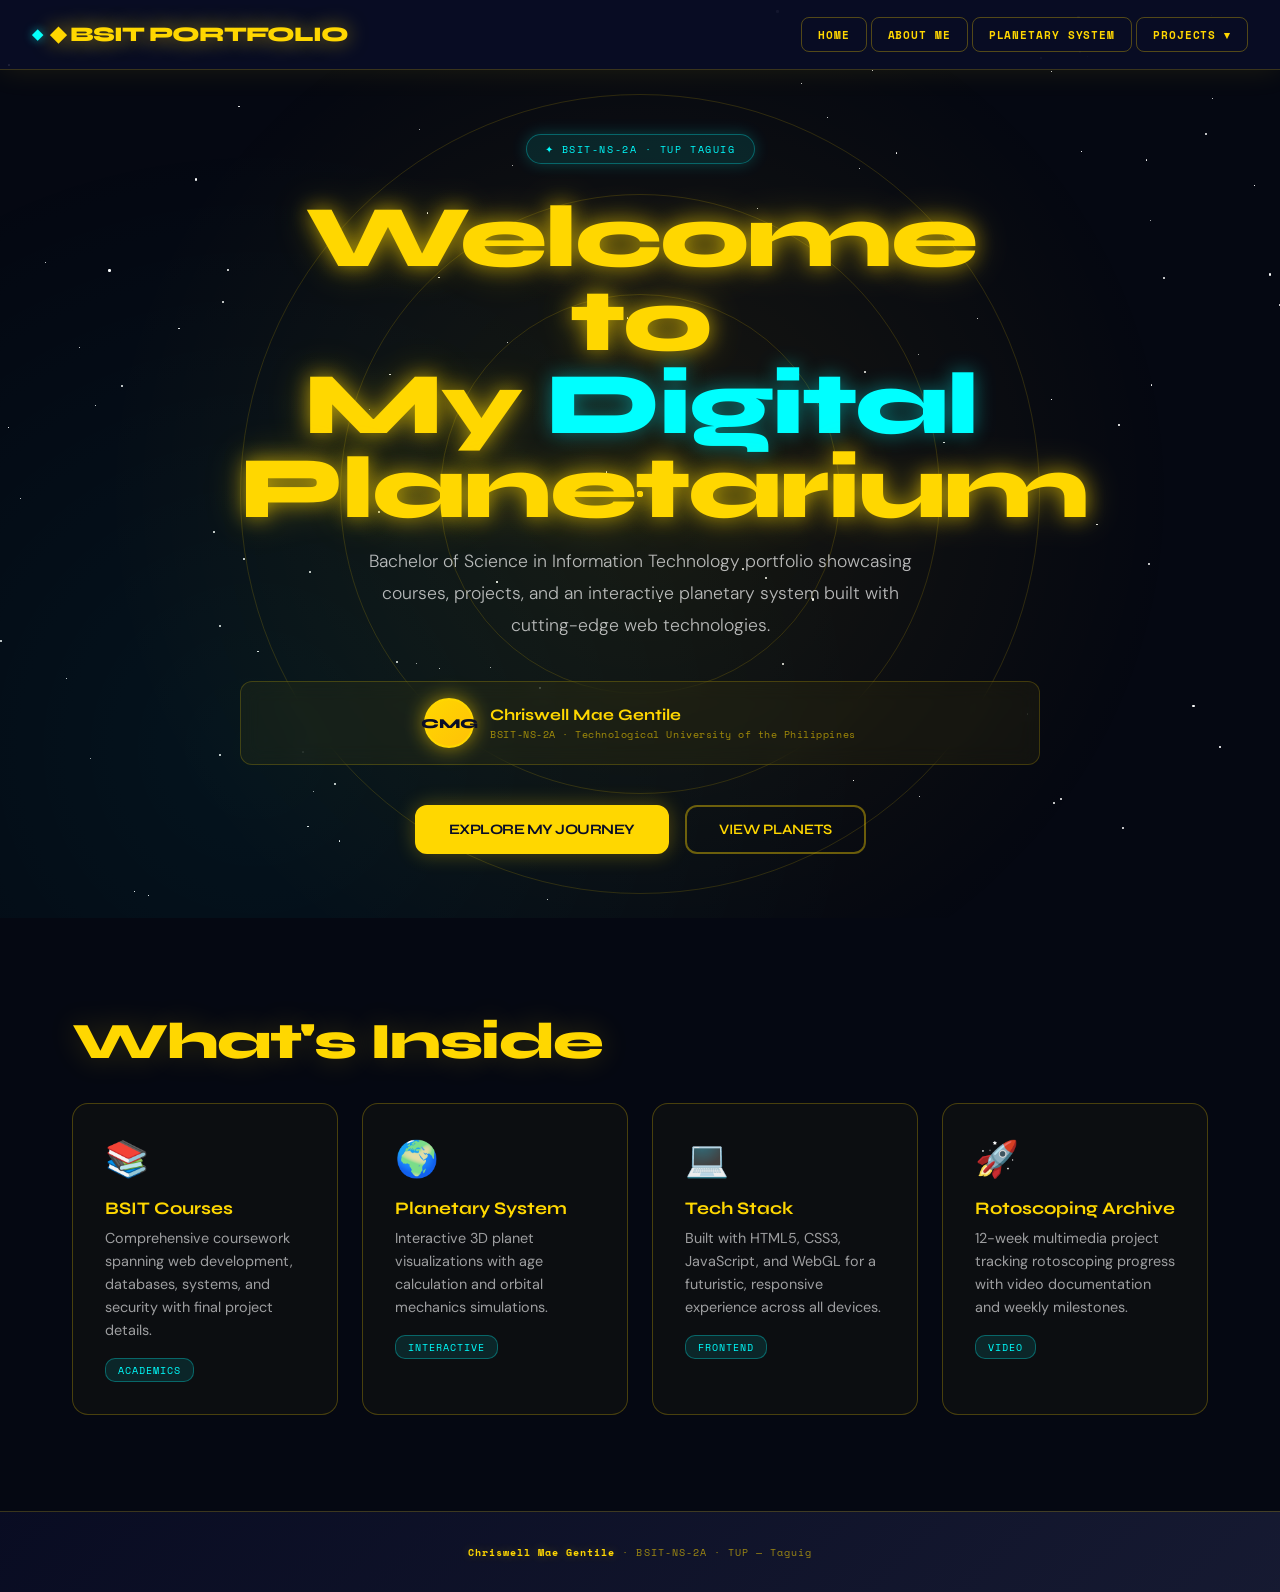
==== index.html @ 7fecde55 "Fix video source path for planet videos" ====
<!DOCTYPE html>
<html lang="en">
<head>
<meta charset="UTF-8">
<meta name="viewport" content="width=device-width, initial-scale=1.0">
<title>BSIT Portfolio — Chriswell Mae Gentile</title>
<link rel="preconnect" href="https://fonts.googleapis.com">
<link rel="preconnect" href="https://fonts.gstatic.com" crossorigin>
<link href="https://fonts.googleapis.com/css2?family=Space+Mono:ital,wght@0,400;0,700;1,400&family=Syne:wght@400;600;700;800&family=DM+Sans:wght@300;400;500&display=swap" rel="stylesheet">
<style>
  :root {
    --y1: #FFD700;
    --y2: #FFF44F;
    --y3: #FFEB3B;
    --y4: #FFC107;
    --y5: #FFB300;
    --y6: #FFA000;
    --dark: #0a0e27;
    --dark2: #1a1f3a;
    --dark3: #2d3561;
    --space: #050812;
    --neon-cyan: #00FFFF;
    --neon-magenta: #FF006E;
    --surface: #0f1428;
    --surface2: #1a1f3a;
    --glow-yellow: 0 0 20px rgba(255, 215, 0, 0.6);
    --glow-cyan: 0 0 20px rgba(0, 255, 255, 0.4);
    --white: #ffffff;
    --radius: 16px;
    --radius-sm: 12px;
    --mono: 'Space Mono', monospace;
    --display: 'Syne', sans-serif;
    --body: 'DM Sans', sans-serif;
  }
  
  *, *::before, *::after { box-sizing: border-box; margin: 0; padding: 0; }
  html { scroll-behavior: smooth; }
  body {
    font-family: var(--body);
    background: var(--space);
    color: var(--white);
    min-height: 100vh;
    overflow-x: hidden;
  }

  /* ──── STARS BACKGROUND ──── */
  .starfield {
    position: fixed;
    inset: 0;
    z-index: -1;
    pointer-events: none;
  }
  .star {
    position: absolute;
    background: var(--white);
    border-radius: 50%;
    animation: twinkle 3s infinite;
  }
  @keyframes twinkle {
    0%, 100% { opacity: 0.3; }
    50% { opacity: 1; }
  }

  /* ──── NAVIGATION ──── */
  nav {
    position: fixed;
    top: 0;
    left: 0;
    right: 0;
    z-index: 100;
    background: rgba(10, 14, 39, 0.85);
    backdrop-filter: blur(20px);
    border-bottom: 1px solid rgba(255, 215, 0, 0.2);
    padding: 0 2rem;
    display: flex;
    align-items: center;
    justify-content: space-between;
    height: 70px;
    box-shadow: 0 0 30px rgba(255, 215, 0, 0.1);
  }
  
  .nav-logo {
    font-family: var(--display);
    font-weight: 800;
    font-size: 1.3rem;
    color: var(--y1);
    letter-spacing: -1px;
    cursor: pointer;
    text-shadow: var(--glow-yellow);
    display: flex;
    align-items: center;
    gap: 0.5rem;
  }
  
  .nav-logo::before {
    content: '◆';
    font-size: 0.9rem;
    color: var(--neon-cyan);
    text-shadow: 0 0 10px rgba(0, 255, 255, 0.6);
  }
  
  .nav-links {
    display: flex;
    gap: 0.25rem;
    align-items: center;
  }
  
  .nav-links button {
    font-family: var(--mono);
    font-size: 0.7rem;
    background: transparent;
    border: 1px solid rgba(255, 215, 0, 0.3);
    color: var(--y1);
    cursor: pointer;
    padding: 8px 16px;
    border-radius: 8px;
    transition: all 0.3s cubic-bezier(0.2, 0.8, 0.2, 1);
    text-transform: uppercase;
    letter-spacing: 0.08em;
    font-weight: 700;
  }
  
  .nav-links button:hover,
  .nav-links button.active {
    background: rgba(255, 215, 0, 0.15);
    border-color: var(--y1);
    box-shadow: var(--glow-yellow);
    color: var(--y2);
  }
  
  .nav-roto { position: relative; }
  .nav-roto .dropdown {
    position: absolute;
    top: 100%;
    left: 0;
    background: var(--dark2);
    border: 1px solid rgba(255, 215, 0, 0.3);
    border-radius: var(--radius-sm);
    min-width: 200px;
    display: none;
    flex-direction: column;
    box-shadow: 0 0 30px rgba(255, 215, 0, 0.2);
    overflow: hidden;
    margin-top: 0.5rem;
  }
  
  .nav-roto:hover .dropdown { display: flex; }
  
  .dropdown button {
    border-radius: 0 !important;
    text-align: left;
    padding: 10px 16px;
    border-bottom: 1px solid rgba(255, 215, 0, 0.1);
    font-size: 0.65rem !important;
    color: var(--y1) !important;
    background: transparent !important;
    border: none !important;
    transition: all 0.2s;
  }
  
  .dropdown button:last-child { border-bottom: none; }
  .dropdown button:hover { background: rgba(255, 215, 0, 0.1) !important; }

  /* ──── PAGES ──── */
  .page { display: none; padding-top: 70px; min-height: 100vh; }
  .page.active { display: block; }

  /* ──── HERO SECTION ──── */
  .hero {
    min-height: calc(100vh - 70px);
    display: flex;
    flex-direction: column;
    align-items: center;
    justify-content: center;
    text-align: center;
    position: relative;
    padding: 4rem 2rem;
    overflow: hidden;
  }
  
  .hero::before {
    content: '';
    position: absolute;
    inset: 0;
    background: radial-gradient(circle at 50% 50%, rgba(255, 215, 0, 0.08) 0%, transparent 70%),
                radial-gradient(circle at 20% 80%, rgba(0, 255, 255, 0.05) 0%, transparent 50%);
    pointer-events: none;
    z-index: 0;
  }
  
  .orbital-rings {
    position: absolute;
    inset: 0;
    display: flex;
    align-items: center;
    justify-content: center;
    z-index: 0;
    pointer-events: none;
  }
  
  .orbit {
    position: absolute;
    border-radius: 50%;
    border: 1px solid rgba(255, 215, 0, 0.15);
    display: flex;
    align-items: center;
    justify-content: center;
  }
  
  .orbit:nth-child(1) {
    width: 400px;
    height: 400px;
    animation: spin 60s linear infinite;
  }
  
  .orbit:nth-child(2) {
    width: 600px;
    height: 600px;
    animation: spin 90s linear infinite reverse;
  }
  
  .orbit:nth-child(3) {
    width: 800px;
    height: 800px;
    animation: spin 120s linear infinite;
  }
  
  @keyframes spin { to { transform: rotate(360deg); } }
  
  .orbit-marker {
    position: absolute;
    width: 6px;
    height: 6px;
    background: var(--y1);
    border-radius: 50%;
    box-shadow: var(--glow-yellow);
  }
  
  .hero-content {
    position: relative;
    z-index: 1;
    max-width: 800px;
  }
  
  .hero-tag {
    display: inline-block;
    font-family: var(--mono);
    font-size: 0.65rem;
    letter-spacing: 0.15em;
    text-transform: uppercase;
    color: var(--neon-cyan);
    background: rgba(0, 255, 255, 0.1);
    border: 1px solid rgba(0, 255, 255, 0.3);
    padding: 6px 18px;
    border-radius: 20px;
    margin-bottom: 2rem;
    box-shadow: 0 0 15px rgba(0, 255, 255, 0.2);
  }
  
  .hero h1 {
    font-family: var(--display);
    font-weight: 800;
    font-size: clamp(2.5rem, 8vw, 5.5rem);
    line-height: 0.95;
    letter-spacing: -2px;
    color: var(--y1);
    margin-bottom: 1rem;
    text-shadow: var(--glow-yellow), 0 0 40px rgba(255, 215, 0, 0.3);
  }
  
  .hero h1 .accent { color: var(--neon-cyan); text-shadow: var(--glow-cyan); }
  
  .hero-sub {
    font-family: var(--body);
    font-size: 1.1rem;
    color: rgba(255, 255, 255, 0.7);
    max-width: 550px;
    margin: 0 auto 2.5rem;
    line-height: 1.8;
    font-weight: 300;
  }
  
  .hero-profile {
    display: flex;
    align-items: center;
    justify-content: center;
    gap: 1rem;
    margin-bottom: 2.5rem;
    background: rgba(255, 215, 0, 0.05);
    border: 1px solid rgba(255, 215, 0, 0.2);
    padding: 1rem 1.5rem;
    border-radius: 12px;
    backdrop-filter: blur(10px);
  }
  
  .avatar {
    width: 50px;
    height: 50px;
    border-radius: 50%;
    background: linear-gradient(135deg, var(--y1), var(--y4));
    display: flex;
    align-items: center;
    justify-content: center;
    font-family: var(--display);
    font-weight: 800;
    font-size: 0.85rem;
    color: var(--dark);
    border: 2px solid var(--y1);
    box-shadow: var(--glow-yellow);
    flex-shrink: 0;
  }
  
  .profile-text { text-align: left; }
  .profile-name { font-family: var(--display); font-weight: 700; font-size: 1rem; color: var(--y1); }
  .profile-sub { font-family: var(--mono); font-size: 0.65rem; color: rgba(255, 215, 0, 0.6); letter-spacing: 0.05em; margin-top: 2px; }
  
  .hero-btns { display: flex; gap: 1rem; justify-content: center; flex-wrap: wrap; }
  
  .btn-primary {
    font-family: var(--display);
    font-weight: 700;
    font-size: 0.9rem;
    background: var(--y1);
    color: var(--dark);
    border: 2px solid var(--y1);
    padding: 14px 32px;
    border-radius: var(--radius-sm);
    cursor: pointer;
    transition: all 0.3s cubic-bezier(0.2, 0.8, 0.2, 1);
    letter-spacing: -0.5px;
    text-transform: uppercase;
    box-shadow: 0 0 20px rgba(255, 215, 0, 0.3);
  }
  
  .btn-primary:hover {
    background: var(--y2);
    box-shadow: 0 0 40px rgba(255, 215, 0, 0.5);
    transform: translateY(-2px);
  }
  
  .btn-secondary {
    font-family: var(--display);
    font-weight: 600;
    font-size: 0.9rem;
    background: transparent;
    color: var(--y1);
    border: 2px solid rgba(255, 215, 0, 0.4);
    padding: 14px 32px;
    border-radius: var(--radius-sm);
    cursor: pointer;
    transition: all 0.3s cubic-bezier(0.2, 0.8, 0.2, 1);
    text-transform: uppercase;
  }
  
  .btn-secondary:hover {
    background: rgba(255, 215, 0, 0.1);
    border-color: var(--y1);
    box-shadow: 0 0 20px rgba(255, 215, 0, 0.3);
  }

  /* ──── SECTIONS ──── */
  .home-section {
    padding: 6rem 2rem;
    max-width: 1200px;
    margin: 0 auto;
    position: relative;
    z-index: 1;
  }
  
  .section-label {
    font-family: var(--mono);
    font-size: 0.65rem;
    text-transform: uppercase;
    letter-spacing: 0.15em;
    color: var(--neon-cyan);
    margin-bottom: 0.75rem;
  }
  
  .section-title {
    font-family: var(--display);
    font-weight: 800;
    font-size: clamp(2rem, 4vw, 3.5rem);
    letter-spacing: -1.5px;
    color: var(--y1);
    margin-bottom: 2rem;
    line-height: 1.1;
    text-shadow: 0 0 30px rgba(255, 215, 0, 0.2);
  }
  
  .tools-grid {
    display: grid;
    grid-template-columns: repeat(auto-fit, minmax(250px, 1fr));
    gap: 1.5rem;
    margin-top: 2rem;
  }
  
  .tool-card {
    background: rgba(255, 215, 0, 0.03);
    border: 1px solid rgba(255, 215, 0, 0.25);
    border-radius: var(--radius);
    padding: 2rem;
    transition: all 0.3s cubic-bezier(0.2, 0.8, 0.2, 1);
    position: relative;
    overflow: hidden;
  }
  
  .tool-card::before {
    content: '';
    position: absolute;
    inset: 0;
    background: linear-gradient(135deg, rgba(255, 215, 0, 0.05), transparent);
    opacity: 0;
    transition: opacity 0.3s;
    pointer-events: none;
  }
  
  .tool-card:hover {
    background: rgba(255, 215, 0, 0.08);
    border-color: var(--y1);
    box-shadow: 0 0 30px rgba(255, 215, 0, 0.2);
    transform: translateY(-5px);
  }
  
  .tool-card:hover::before { opacity: 1; }
  
  .tool-icon { font-size: 2.2rem; margin-bottom: 1rem; }
  .tool-name { font-family: var(--display); font-weight: 700; font-size: 1.1rem; color: var(--y1); margin-bottom: 0.5rem; }
  .tool-desc { font-size: 0.9rem; color: rgba(255, 255, 255, 0.6); line-height: 1.6; }
  
  .tool-tag {
    display: inline-block;
    font-family: var(--mono);
    font-size: 0.6rem;
    text-transform: uppercase;
    letter-spacing: 0.1em;
    background: rgba(0, 255, 255, 0.1);
    color: var(--neon-cyan);
    padding: 4px 12px;
    border-radius: 10px;
    margin-top: 1rem;
    border: 1px solid rgba(0, 255, 255, 0.3);
  }

  /* ──── STEPS GRID ──── */
  .steps-grid {
    display: grid;
    grid-template-columns: repeat(auto-fit, minmax(250px, 1fr));
    gap: 1.5rem;
    margin-bottom: 3rem;
  }

  .step-card {
    background: rgba(255, 215, 0, 0.03);
    border: 1px solid rgba(255, 215, 0, 0.25);
    border-radius: var(--radius);
    padding: 2rem;
    transition: all 0.3s cubic-bezier(0.2, 0.8, 0.2, 1);
    position: relative;
    overflow: hidden;
    display: flex;
    flex-direction: column;
  }

  .step-card::before {
    content: '';
    position: absolute;
    inset: 0;
    background: linear-gradient(135deg, rgba(255, 215, 0, 0.05), transparent);
    opacity: 0;
    transition: opacity 0.3s;
    pointer-events: none;
  }

  .step-card:hover {
    background: rgba(255, 215, 0, 0.08);
    border-color: var(--y1);
    box-shadow: 0 0 30px rgba(255, 215, 0, 0.2);
    transform: translateY(-5px);
  }

  .step-card:hover::before { opacity: 1; }

  .step-number {
    font-family: var(--display);
    font-weight: 800;
    font-size: 3rem;
    color: var(--y1);
    text-shadow: 0 0 20px rgba(255, 215, 0, 0.3);
    line-height: 1;
    margin-bottom: 0.75rem;
    opacity: 0.8;
  }

  .step-title {
    font-family: var(--display);
    font-weight: 700;
    font-size: 1.1rem;
    color: var(--y1);
    margin-bottom: 0.75rem;
  }

  .step-description {
    font-size: 0.9rem;
    color: rgba(255, 255, 255, 0.7);
    line-height: 1.6;
    flex: 1;
  }

  .step-icon {
    font-size: 2rem;
    margin-bottom: 1rem;
  }

  /* ──── RESOURCE CARD ──── */
  .resource-card {
    background: linear-gradient(135deg, rgba(255, 215, 0, 0.1), rgba(0, 255, 255, 0.05));
    border: 2px solid rgba(255, 215, 0, 0.3);
    border-radius: var(--radius);
    padding: 2.5rem;
    transition: all 0.3s cubic-bezier(0.2, 0.8, 0.2, 1);
    position: relative;
    overflow: hidden;
  }

  .resource-card::before {
    content: '';
    position: absolute;
    inset: 0;
    background: radial-gradient(circle at 100% 0%, rgba(255, 215, 0, 0.1), transparent 70%);
    pointer-events: none;
  }

  .resource-card:hover {
    border-color: var(--y1);
    box-shadow: 0 0 40px rgba(255, 215, 0, 0.25);
  }

  .resource-card > * {
    position: relative;
    z-index: 1;
  }

  .resource-card a {
    transition: all 0.3s;
  }

  .resource-card a:first-of-type:hover {
    background: var(--y2) !important;
    box-shadow: 0 0 40px rgba(255, 215, 0, 0.5) !important;
    transform: translateY(-2px);
  }

  .resource-card a:last-of-type:hover {
    background: rgba(255, 215, 0, 0.15) !important;
    border-color: var(--y1) !important;
    box-shadow: 0 0 20px rgba(255, 215, 0, 0.3) !important;
    transform: translateY(-2px);
  }

  /* ──── ABOUT PAGE ──── */
  .about-hero {
    background: linear-gradient(135deg, rgba(255, 215, 0, 0.08), rgba(0, 255, 255, 0.05));
    border-bottom: 1px solid rgba(255, 215, 0, 0.2);
    padding: 6rem 2rem 4rem;
    text-align: center;
  }
  
  .about-body {
    max-width: 1000px;
    margin: 0 auto;
    padding: 4rem 2rem;
  }
  
  .about-intro {
    font-size: 1.05rem;
    color: rgba(255, 255, 255, 0.8);
    line-height: 1.8;
    margin-bottom: 3rem;
    max-width: 700px;
    margin-left: auto;
    margin-right: auto;
  }

  
  
  .student-info {
    display: flex;
    align-items: center;
    gap: 2rem;
    flex-wrap: wrap;
    margin: 3rem 0;
    padding: 2rem;
    background: rgba(255, 215, 0, 0.05);
    border: 1px solid rgba(255, 215, 0, 0.2);
    border-radius: var(--radius);
  }
  
  .student-info-fields {
    display: grid;
    grid-template-columns: repeat(auto-fit, minmax(140px, 1fr));
    gap: 1.5rem;
    flex: 1;
    min-width: 260px;
  }
  
  .profile-photo {
    width: 130px;
    height: 130px;
    border-radius: 50%;
    border: 3px solid var(--y1);
    box-shadow: var(--glow-yellow);
    background: rgba(255, 215, 0, 0.08);
    display: flex;
    align-items: center;
    justify-content: center;
    overflow: hidden;
    flex-shrink: 0;
  }
  
  .profile-photo img {
    width: 100%;
    height: 100%;
    object-fit: cover;
  }
  
  .profile-photo-placeholder {
    font-family: var(--mono);
    font-size: 0.6rem;
    color: rgba(255, 215, 0, 0.5);
    text-align: center;
    padding: 0.5rem;
    text-transform: uppercase;
    letter-spacing: 0.08em;
  }

  .info-block {
    text-align: left;
  }
  
  .info-label {
    font-family: var(--mono);
    font-size: 0.65rem;
    color: var(--neon-cyan);
    text-transform: uppercase;
    letter-spacing: 0.12em;
    margin-bottom: 0.5rem;
  }
  
  .info-value {
    font-family: var(--display);
    font-weight: 700;
    font-size: 1.3rem;
    color: var(--y1);
    text-shadow: 0 0 15px rgba(255, 215, 0, 0.3);
  }
  
  .courses-section {
    margin: 3rem 0;
  }
  
  .courses-group {
    margin-bottom: 2.5rem;
  }
  
  .courses-group-title {
    font-family: var(--display);
    font-weight: 700;
    font-size: 1.3rem;
    color: var(--y2);
    margin-bottom: 1.2rem;
    padding-bottom: 0.75rem;
    border-bottom: 2px solid rgba(255, 215, 0, 0.3);
  }
  
  .course-item {
    background: rgba(255, 215, 0, 0.03);
    border-left: 3px solid var(--y1);
    padding: 1.5rem;
    margin-bottom: 1rem;
    border-radius: 0 12px 12px 0;
    transition: all 0.3s;
  }
  
  .course-item:hover {
    background: rgba(255, 215, 0, 0.08);
    border-left-color: var(--neon-cyan);
    transform: translateX(4px);
  }
  
  .course-name {
    font-family: var(--display);
    font-weight: 700;
    font-size: 1rem;
    color: var(--y1);
    margin-bottom: 0.5rem;
  }
  
  .course-placeholder {
    font-family: var(--mono);
    font-size: 0.8rem;
    color: rgba(255, 215, 0, 0.5);
    font-style: italic;
  }

  /* ──── SOLAR SYSTEM PAGE ──── */
  .solar-hero {
    background: radial-gradient(circle at 50% 50%, rgba(255, 215, 0, 0.12), transparent);
    text-align: center;
    padding: 6rem 2rem 4rem;
    position: relative;
    overflow: hidden;
  }
  
  .solar-hero::after {
    content: '';
    position: absolute;
    inset: 0;
    background: url('data:image/svg+xml,<svg width="100" height="100" xmlns="http://www.w3.org/2000/svg"><defs><pattern id="grid" width="20" height="20" patternUnits="userSpaceOnUse"><path d="M 20 0 L 0 0 0 20" fill="none" stroke="rgba(255,215,0,0.05)" stroke-width="0.5"/></pattern></defs><rect width="100" height="100" fill="url(%23grid)"/></svg>');
    opacity: 0.5;
    pointer-events: none;
  }
  
  .solar-hero-content {
    position: relative;
    z-index: 1;
  }

  .solar-hero-bg-video {
    position: absolute;
    inset: 0;
    width: 100%;
    height: 100%;
    object-fit: cover;
    z-index: -1;
    opacity: 0;
    transition: opacity 0.8s ease;
    pointer-events: none;
  }

  .solar-hero-bg-video.active { opacity: 0.35; }

  /* ──── SOLAR INTRO FULLSCREEN VIDEO ──── */
  .solar-intro-overlay {
    position: fixed;
    inset: 0;
    z-index: 300;
    background: #000;
    display: none;
    align-items: center;
    justify-content: center;
    cursor: pointer;
    opacity: 1;
    transition: opacity 0.6s ease;
  }

  .solar-intro-overlay.active { display: flex; }
  .solar-intro-overlay.fading { opacity: 0; }

  .solar-intro-overlay video {
    width: 100%;
    height: 100%;
    object-fit: cover;
  }

  .solar-intro-hint {
    position: absolute;
    bottom: 3rem;
    left: 50%;
    transform: translateX(-50%);
    font-family: var(--mono);
    font-size: 0.7rem;
    letter-spacing: 0.15em;
    text-transform: uppercase;
    color: var(--y1);
    background: rgba(10, 14, 39, 0.7);
    border: 1px solid rgba(255, 215, 0, 0.4);
    padding: 10px 22px;
    border-radius: 20px;
    animation: solarHintPulse 1.8s ease-in-out infinite;
    pointer-events: none;
    white-space: nowrap;
  }

  @keyframes solarHintPulse {
    0%, 100% { opacity: 0.6; }
    50% { opacity: 1; }
  }

  .solar-input-row {
    display: flex;
    align-items: center;
    gap: 1rem;
    background: rgba(255, 215, 0, 0.05);
    border: 1px solid rgba(255, 215, 0, 0.25);
    border-radius: var(--radius);
    padding: 1.5rem;
    margin-bottom: 3rem;
    max-width: 500px;
    margin-left: auto;
    margin-right: auto;
    flex-wrap: wrap;
  }
  
  .solar-input-row label {
    font-family: var(--mono);
    font-size: 0.7rem;
    text-transform: uppercase;
    letter-spacing: 0.1em;
    color: var(--neon-cyan);
    white-space: nowrap;
  }
  
  .solar-input-row input {
    flex: 1;
    min-width: 120px;
    font-family: var(--display);
    font-weight: 700;
    font-size: 1.2rem;
    border: 1px solid rgba(255, 215, 0, 0.3);
    border-radius: var(--radius-sm);
    padding: 10px 16px;
    background: rgba(10, 14, 39, 0.8);
    color: var(--y1);
    outline: none;
  }
  
  .solar-input-row input:focus {
    border-color: var(--y1);
    box-shadow: var(--glow-yellow);
  }

  /* ──── PLANETS GRID ──── */
  .planets-grid {
    display: grid;
    grid-template-columns: repeat(auto-fill, minmax(280px, 1fr));
    gap: 2rem;
    position: relative;
    z-index: 1;
  }
  
  .planet-card {
    background: linear-gradient(135deg, rgba(255, 215, 0, 0.05), rgba(0, 255, 255, 0.02));
    border: 1px solid rgba(255, 215, 0, 0.25);
    border-radius: var(--radius);
    cursor: pointer;
    min-height: 400px;
    transition: all 0.3s cubic-bezier(0.2, 0.8, 0.2, 1);
    position: relative;
    overflow: hidden;
    display: flex;
    flex-direction: column;
  }
  
  .planet-card::before {
    content: '';
    position: absolute;
    inset: 0;
    background: linear-gradient(135deg, rgba(255, 215, 0, 0.1), transparent);
    opacity: 0;
    transition: opacity 0.3s;
  }
  
  .planet-card:hover {
    border-color: var(--y1);
    box-shadow: 0 0 40px rgba(255, 215, 0, 0.3), inset 0 0 30px rgba(255, 215, 0, 0.05);
    transform: translateY(-8px);
  }
  
  .planet-card:hover::before { opacity: 1; }
  
  .planet-render {
    width: 100%;
    aspect-ratio: 3/4;
    display: flex;
    align-items: center;
    justify-content: center;
    position: relative;
    overflow: hidden;
    background: radial-gradient(circle at 35% 35%, rgba(255, 215, 0, 0.1), transparent);
  }
  
  .planet-visual {
    width: 100%;
    height: 100%;
    object-fit: cover;
  }
  
  .planet-info {
    padding: 2rem;
    flex: 1;
    display: flex;
    flex-direction: column;
    background: rgba(255, 215, 0, 0.02);
    color: var(--white);
  }
  
  .planet-name {
    font-family: var(--display);
    font-weight: 800;
    font-size: 1.8rem;
    color: var(--y1);
    letter-spacing: -0.5px;
    margin-bottom: 1rem;
    text-transform: uppercase;
    text-shadow: 0 0 20px rgba(255, 215, 0, 0.3);
  }
  
  .planet-info-box {
    background: rgba(0, 255, 255, 0.05);
    border: 1px solid rgba(0, 255, 255, 0.25);
    border-radius: var(--radius-sm);
    padding: 1rem;
    margin-bottom: 1rem;
    display: flex;
    flex-direction: column;
    gap: 0.4rem;
  }
  
  .planet-info-label {
    font-family: var(--mono);
    font-size: 0.65rem;
    font-weight: 700;
    text-transform: uppercase;
    letter-spacing: 0.12em;
    color: var(--neon-cyan);
  }
  
  .planet-desc {
    font-size: 0.85rem;
    color: rgba(255, 255, 255, 0.75);
    line-height: 1.6;
  }
  
  .planet-age-val {
    font-family: var(--display);
    font-weight: 800;
    font-size: 1.6rem;
    color: var(--y2);
    line-height: 1;
    text-shadow: 0 0 15px rgba(255, 215, 0, 0.3);
  }
  
  .planet-age-val small {
    font-family: var(--mono);
    font-size: 0.75rem;
    color: var(--neon-cyan);
    font-weight: 700;
    margin-left: 4px;
  }
  
  .planet-stat-value {
    font-family: var(--mono);
    font-weight: 600;
    font-size: 0.85rem;
    color: rgba(255, 215, 0, 0.8);
    letter-spacing: 0.02em;
  }

  /* ──── PLANET EXPANDED MODAL ──── */
  .planet-modal-overlay {
    position: fixed;
    inset: 0;
    z-index: 200;
    background: rgba(5, 8, 18, 0.9);
    backdrop-filter: blur(8px);
    display: none;
    align-items: center;
    justify-content: center;
    padding: 2rem;
  }

  .planet-modal-overlay.active {
    display: flex;
    animation: fadeIn 0.25s ease;
  }

  @keyframes fadeIn {
    from { opacity: 0; }
    to { opacity: 1; }
  }

  .planet-modal {
    display: flex;
    width: 100%;
    max-width: 1100px;
    max-height: 90vh;
    background: var(--dark2);
    border: 1px solid rgba(255, 215, 0, 0.35);
    border-radius: var(--radius);
    overflow: hidden;
    box-shadow: 0 0 60px rgba(255, 215, 0, 0.25);
  }

  .planet-modal-video {
    flex: 0 0 75%;
    max-width: 75%;
    aspect-ratio: 1/1;
    background: #000;
    position: relative;
    display: flex;
    align-items: center;
    justify-content: center;
  }

  .planet-modal-video video {
    width: 100%;
    height: 100%;
    object-fit: cover;
    display: block;
  }

  .planet-modal-video .video-fallback {
    text-align: center;
    color: rgba(255, 215, 0, 0.5);
    font-family: var(--mono);
    font-size: 0.75rem;
    padding: 2rem;
  }

  .planet-modal-info {
    flex: 0 0 25%;
    max-width: 25%;
    padding: 2rem 1.5rem;
    overflow-y: auto;
    display: flex;
    flex-direction: column;
    gap: 1rem;
    background: rgba(255, 215, 0, 0.02);
  }

  .planet-modal-close {
    position: absolute;
    top: 1rem;
    right: 1rem;
    width: 36px;
    height: 36px;
    border-radius: 50%;
    background: rgba(10, 14, 39, 0.8);
    border: 1px solid rgba(255, 215, 0, 0.4);
    color: var(--y1);
    font-size: 1.1rem;
    cursor: pointer;
    display: flex;
    align-items: center;
    justify-content: center;
    z-index: 2;
    transition: all 0.2s;
  }

  .planet-modal-close:hover {
    background: rgba(255, 215, 0, 0.15);
    box-shadow: var(--glow-yellow);
  }

  @media (max-width: 800px) {
    .planet-modal { flex-direction: column; max-height: 95vh; overflow-y: auto; }
    .planet-modal-video { flex: 0 0 auto; max-width: 100%; }
    .planet-modal-info { flex: 0 0 auto; max-width: 100%; }
  }

  /* ──── ROTOSCOPING PAGE ──── */
  .roto-page { max-width: 1000px; margin: 0 auto; padding: 1rem 2rem 5rem; position: relative; z-index: 1; }
  
  .roto-header {
    background: linear-gradient(135deg, rgba(255, 215, 0, 0.08), rgba(0, 255, 255, 0.05));
    border-bottom: 1px solid rgba(255, 215, 0, 0.2);
    padding: 4rem 2rem 3rem;
    text-align: center;
  }
  
  .roto-header .week-badge {
    display: inline-block;
    font-family: var(--mono);
    font-size: 0.7rem;
    letter-spacing: 0.12em;
    text-transform: uppercase;
    background: rgba(255, 215, 0, 0.2);
    color: var(--y1);
    padding: 6px 18px;
    border-radius: 20px;
    margin-bottom: 1rem;
    font-weight: 700;
    border: 1px solid rgba(255, 215, 0, 0.3);
  }
  
  .roto-header h1 { font-family: var(--display); font-weight: 800; font-size: clamp(2rem, 5vw, 3.5rem); letter-spacing: -2px; color: var(--y1); text-shadow: var(--glow-yellow); }
  .roto-header p { color: rgba(255, 255, 255, 0.7); font-size: 0.95rem; margin-top: 0.5rem; font-weight: 300; }
  
  .week-nav-top {
    display: flex;
    justify-content: space-between;
    align-items: center;
    margin: 1.5rem 0 2rem;
    flex-wrap: wrap;
    gap: 1rem;
  }
  
  .week-nav-top button {
    font-family: var(--display);
    font-weight: 700;
    font-size: 0.85rem;
    border: 1px solid rgba(255, 215, 0, 0.3);
    background: rgba(255, 215, 0, 0.05);
    color: var(--y1);
    padding: 10px 20px;
    border-radius: var(--radius-sm);
    cursor: pointer;
    transition: all 0.3s;
    text-transform: uppercase;
  }
  
  .week-nav-top button:hover { background: rgba(255, 215, 0, 0.15); border-color: var(--y1); box-shadow: var(--glow-yellow); }
  .week-nav-top button:disabled { opacity: 0.35; cursor: not-allowed; }
  
  .video-embed-area {
    background: rgba(0, 0, 0, 0.3);
    border-radius: var(--radius);
    overflow: hidden;
    aspect-ratio: 16/9;
    position: relative;
    margin: 2rem 0;
    border: 1px solid rgba(255, 215, 0, 0.2);
    display: flex;
    align-items: center;
    justify-content: center;
  }
  
  .video-embed-area iframe { width: 100%; height: 100%; border: none; }
  
  .video-placeholder {
    text-align: center;
    color: rgba(255, 215, 0, 0.5);
  }
  
  .video-placeholder .play-icon {
    width: 70px;
    height: 70px;
    border-radius: 50%;
    background: rgba(255, 215, 0, 0.1);
    border: 2px solid rgba(255, 215, 0, 0.3);
    display: flex;
    align-items: center;
    justify-content: center;
    margin: 0 auto 1rem;
    font-size: 1.8rem;
    cursor: pointer;
    transition: all 0.3s;
  }
  
  .video-placeholder .play-icon:hover { background: rgba(255, 215, 0, 0.2); }
  .video-placeholder p { font-family: var(--mono); font-size: 0.7rem; text-transform: uppercase; letter-spacing: 0.1em; }
  
  .roto-info-grid { display: grid; grid-template-columns: 1fr 1fr; gap: 1rem; margin: 2rem 0; }
  @media (max-width: 560px) { .roto-info-grid { grid-template-columns: 1fr; } }
  
  .roto-info-card {
    background: rgba(255, 215, 0, 0.05);
    border: 1px solid rgba(255, 215, 0, 0.2);
    border-radius: var(--radius);
    padding: 1.5rem;
  }
  
  .roto-info-label { font-family: var(--mono); font-size: 0.65rem; text-transform: uppercase; letter-spacing: 0.1em; color: var(--neon-cyan); margin-bottom: 0.5rem; }
  .roto-info-val { font-family: var(--display); font-weight: 700; font-size: 1.2rem; color: var(--y1); }
  
  .progress-bar-wrap { background: rgba(255, 215, 0, 0.1); border-radius: 4px; height: 6px; margin-top: 1rem; overflow: hidden; }
  .progress-bar-fill { height: 100%; background: linear-gradient(90deg, var(--y1), var(--y2)); border-radius: 4px; transition: width 0.5s; }
  
  .roto-notes {
    background: rgba(255, 215, 0, 0.05);
    border: 1px solid rgba(255, 215, 0, 0.2);
    border-radius: var(--radius);
    padding: 2rem;
    margin: 2rem 0;
  }
  
  .roto-notes h2 { font-family: var(--display); font-weight: 700; font-size: 1.1rem; color: var(--y1); margin-bottom: 1rem; }
  .roto-notes p { font-size: 0.9rem; color: rgba(255, 255, 255, 0.75); line-height: 1.8; }
  
  .weeks-grid {
    display: grid;
    grid-template-columns: repeat(auto-fill, minmax(120px, 1fr));
    gap: 0.75rem;
    margin: 2rem 0;
  }
  
  .week-thumb {
    background: rgba(255, 215, 0, 0.05);
    border: 1px solid rgba(255, 215, 0, 0.25);
    border-radius: var(--radius-sm);
    padding: 1rem;
    cursor: pointer;
    transition: all 0.3s;
    text-align: center;
  }
  
  .week-thumb:hover, .week-thumb.active {
    background: rgba(255, 215, 0, 0.15);
    border-color: var(--y1);
    box-shadow: 0 0 20px rgba(255, 215, 0, 0.2);
  }
  
  .week-thumb-num { font-family: var(--display); font-weight: 800; font-size: 1.3rem; color: var(--y1); }
  .week-thumb-label { font-family: var(--mono); font-size: 0.55rem; text-transform: uppercase; letter-spacing: 0.06em; color: rgba(255, 215, 0, 0.6); margin-top: 0.3rem; }

  /* ──── ALL EPISODES / VIDEOS PAGE ──── */
  .all-videos-page { max-width: 1200px; margin: 0 auto; padding: 1rem 2rem 5rem; position: relative; z-index: 1; }

  .all-videos-grid {
    display: grid;
    grid-template-columns: repeat(auto-fill, minmax(280px, 1fr));
    gap: 1.5rem;
    margin-top: 2rem;
  }

  .all-video-card {
    background: rgba(255, 215, 0, 0.03);
    border: 1px solid rgba(255, 215, 0, 0.25);
    border-radius: var(--radius);
    overflow: hidden;
    cursor: pointer;
    transition: all 0.3s cubic-bezier(0.2, 0.8, 0.2, 1);
  }

  .all-video-card:hover {
    border-color: var(--y1);
    box-shadow: 0 0 30px rgba(255, 215, 0, 0.2);
    transform: translateY(-5px);
  }

  .all-video-thumb {
    width: 100%;
    aspect-ratio: 16/9;
    background: rgba(0,0,0,0.4);
    overflow: hidden;
  }

  .all-video-thumb iframe {
    width: 100%;
    height: 100%;
    border: none;
  }

  .all-video-meta {
    padding: 1.2rem;
  }

  .all-video-badge {
    font-family: var(--mono);
    font-size: 0.6rem;
    text-transform: uppercase;
    letter-spacing: 0.1em;
    color: var(--neon-cyan);
    background: rgba(0, 255, 255, 0.1);
    border: 1px solid rgba(0, 255, 255, 0.3);
    padding: 3px 10px;
    border-radius: 10px;
    display: inline-block;
    margin-bottom: 0.6rem;
  }

  .all-video-title {
    font-family: var(--display);
    font-weight: 700;
    font-size: 1rem;
    color: var(--y1);
  }

  .all-video-link {
    font-family: var(--mono);
    font-size: 0.65rem;
    color: rgba(255, 215, 0, 0.5);
    margin-top: 0.5rem;
    display: block;
    text-decoration: none;
    word-break: break-all;
  }

  .all-video-link:hover { color: var(--y1); }

  /* ──── FINAL PAGE ──── */
  .final-page { max-width: 1000px; margin: 0 auto; padding: 1rem 2rem 5rem; position: relative; z-index: 1; }
  
  .final-videos-grid {
    display: flex;
    flex-direction: column;
    align-items: center;
    gap: 2rem;
    margin: 2rem 0;
  }
  
  @media (max-width: 700px) {
    .final-videos-grid { grid-template-columns: 1fr; max-width: 360px; margin: 2rem auto; }
  }
  
  .final-video-slot { display: flex; flex-direction: column; }
  .final-video-label {
    font-family: var(--mono);
    font-size: 0.65rem;
    text-transform: uppercase;
    letter-spacing: 0.1em;
    color: var(--neon-cyan);
    margin-bottom: 1rem;
    text-align: center;
  }
  
  .video-embed-area-vertical {
    background: rgba(0, 0, 0, 0.3);
    border-radius: var(--radius);
    overflow: hidden;
    aspect-ratio: 9/16;
    max-width: 360px;
    width: 100%;
    margin: 0 auto;
    position: relative;
    border: 1px solid rgba(255, 215, 0, 0.2);
    display: flex;
    align-items: center;
    justify-content: center;
  }
  
  .video-embed-area-vertical iframe { width: 100%; height: 100%; border: none; }

  .video-embed-area-big {
    background: rgba(0, 0, 0, 0.3);
    border-radius: var(--radius);
    overflow: hidden;
    aspect-ratio: 16/9;
    width: 100%;
    max-width: 900px;
    margin: 0 auto;
    position: relative;
    border: 1px solid rgba(255, 215, 0, 0.2);
  }
  
  .video-embed-area-big iframe {
    width: 100% !important;
    height: 100% !important;
    position: absolute;
    inset: 0;
    border: none;
  }
  
  .final-tag {
    display: inline-block;
    font-family: var(--mono);
    font-size: 0.7rem;
    letter-spacing: 0.12em;
    text-transform: uppercase;
    background: rgba(255, 215, 0, 0.15);
    color: var(--y1);
    padding: 6px 18px;
    border-radius: 20px;
    margin-bottom: 1rem;
    font-weight: 700;
    border: 1px solid rgba(255, 215, 0, 0.3);
  }

  /* ──── FOOTER ──── */
  footer {
    background: linear-gradient(135deg, rgba(10, 14, 39, 0.8), rgba(26, 31, 58, 0.8));
    border-top: 1px solid rgba(255, 215, 0, 0.2);
    color: rgba(255, 215, 0, 0.6);
    text-align: center;
    padding: 2rem;
    font-family: var(--mono);
    font-size: 0.65rem;
    letter-spacing: 0.1em;
  }
  
  footer strong { color: var(--y1); text-shadow: 0 0 10px rgba(255, 215, 0, 0.3); }

  /* ──── SCROLLBAR ──── */
  ::-webkit-scrollbar { width: 8px; }
  ::-webkit-scrollbar-track { background: var(--dark2); }
  ::-webkit-scrollbar-thumb { background: var(--y1); border-radius: 4px; box-shadow: 0 0 10px rgba(255, 215, 0, 0.5); }

  /* ──── RESPONSIVE ──── */
  @media (max-width: 700px) {
    nav { height: 60px; padding: 0 1rem; }
    .nav-logo { font-size: 1rem; }
    .nav-links button { font-size: 0.6rem; padding: 6px 10px; }
  }
  
  @media (max-width: 480px) {
    nav { flex-direction: column; height: auto; gap: 0.5rem; padding: 1rem; }
    .nav-links { flex-wrap: wrap; justify-content: center; }
    .page { padding-top: 0; }
  }
</style>
</head>
<body>

<div class="starfield" id="starfield"></div>

<!-- SOLAR SYSTEM FULLSCREEN INTRO VIDEO -->
<div class="solar-intro-overlay" id="solar-intro-overlay">
  <video id="solar-intro-video" src="./solarsystem.mp4" autoplay muted playsinline loop></video>
  <div class="solar-intro-hint">Click or press Space to continue</div>
</div>

<!-- NAV -->
<nav>
  <div class="nav-logo" onclick="navigate('home')">◆ BSIT PORTFOLIO</div>
  <div class="nav-links">
    <button id="nav-home" onclick="navigate('home')">Home</button>
    <button id="nav-about" onclick="navigate('about')">About Me</button>
    <button id="nav-solar" onclick="navigate('solar')">Planetary System</button>
    <div class="nav-roto">
      <button id="nav-roto">Projects ▾</button>
      <div class="dropdown" id="roto-dropdown"></div>
    </div>
  </div>
</nav>

<!-- HOME PAGE -->
<div class="page active" id="page-home">
  <div class="hero">
    <div class="orbital-rings">
      <div class="orbit">
        <div class="orbit-marker"></div>
      </div>
      <div class="orbit">
        <div class="orbit-marker"></div>
      </div>
      <div class="orbit">
        <div class="orbit-marker"></div>
      </div>
    </div>
    
    <div class="hero-content">
      <div class="hero-tag">✦ BSIT-NS-2A · TUP Taguig</div>
      <h1>Welcome to<br>My <span class="accent">Digital</span><br>Planetarium</h1>
      <p class="hero-sub">Bachelor of Science in Information Technology portfolio showcasing courses, projects, and an interactive planetary system built with cutting-edge web technologies.</p>
      
      <div class="hero-profile">
        <div class="avatar">CMG</div>
        <div class="profile-text">
          <div class="profile-name">Chriswell Mae Gentile</div>
          <div class="profile-sub">BSIT-NS-2A · Technological University of the Philippines</div>
        </div>
      </div>
      
      <div class="hero-btns">
        <button class="btn-primary" onclick="navigate('roto')">Explore My Journey</button>
        <button class="btn-secondary" onclick="navigate('solar')">View Planets</button>
      </div>
    </div>
  </div>

  <div class="home-section">
    <div class="section-title">What's Inside</div>
    <div class="tools-grid">
      <div class="tool-card">
        <div class="tool-icon">📚</div>
        <div class="tool-name">BSIT Courses</div>
        <div class="tool-desc">Comprehensive coursework spanning web development, databases, systems, and security with final project details.</div>
        <div class="tool-tag">Academics</div>
      </div>
      <div class="tool-card">
        <div class="tool-icon">🌍</div>
        <div class="tool-name">Planetary System</div>
        <div class="tool-desc">Interactive 3D planet visualizations with age calculation and orbital mechanics simulations.</div>
        <div class="tool-tag">Interactive</div>
      </div>
      <div class="tool-card">
        <div class="tool-icon">💻</div>
        <div class="tool-name">Tech Stack</div>
        <div class="tool-desc">Built with HTML5, CSS3, JavaScript, and WebGL for a futuristic, responsive experience across all devices.</div>
        <div class="tool-tag">Frontend</div>
      </div>
      <div class="tool-card">
        <div class="tool-icon">🚀</div>
        <div class="tool-name">Rotoscoping Archive</div>
        <div class="tool-desc">12-week multimedia project tracking rotoscoping progress with video documentation and weekly milestones.</div>
        <div class="tool-tag">Video</div>
      </div>
    </div>
  </div>

  <footer>
    <strong>Chriswell Mae Gentile</strong> · BSIT-NS-2A · TUP — Taguig
  </footer>
</div>

<!-- ABOUT PAGE -->
<div class="page" id="page-about">
  <div class="about-hero">
    <div class="section-label">student profile</div>
    <h1 class="section-title">About Me</h1>
    <p style="color: rgba(255, 255, 255, 0.7); max-width: 600px; margin: 1rem auto 0; font-size: 1rem; line-height: 1.8;">Driven IT student passionate about web technologies, multimedia production, and innovative problem-solving.</p>
  </div>

  <div class="about-body">
    <p class="about-intro">
      I'm a Bachelor of Science in Information Technology student at Technological University of the Philippines — Taguig, currently in my second year (Section NS-2A). My academic journey combines core IT fundamentals with hands-on project experience in web development, database systems, and multimedia authoring.
    </p>

    <div class="student-info">
    <div class="profile-photo">
      <img src="./profile.jpg" alt="Chriswell Mae Gentile" onerror="this.replaceWith(Object.assign(document.createElement('div'), {className:'profile-photo-placeholder', innerText:'Add Photo\n./profile.jpg'}))">
    </div>
    <div class="student-info-fields">
      <div class="info-block">
        <div class="info-label">Name</div>
        <div class="info-value">Chriswell Mae Gentile</div>
      </div>
      <div class="info-block">
        <div class="info-label">Program</div>
        <div class="info-value">BSIT</div>
      </div>
      <div class="info-block">
        <div class="info-label">Section</div>
        <div class="info-value">NS-2A</div>
      </div>
      <div class="info-block">
        <div class="info-label">Institution</div>
        <div class="info-value">TUP Taguig</div>
      </div>
      <div class="info-block">
        <div class="info-label">Status</div>
        <div class="info-value">Active</div>
      </div>
    </div>
  </div>

    <div class="courses-section">
      <div class="courses-group">
        <div class="courses-group-title">Core Courses with Projects</div>
        
        <div class="course-item">
          <div class="course-name">Computer Programming 1</div>
          <div class="course-placeholder">[Final Project Name & Description — Click to Add]</div>
        </div>

        <div class="course-item">
          <div class="course-name">Computer Programming 2</div>
          <div class="course-placeholder">"Find the Thief" - A VB.Net game where users will find the criminal using the clues they will unlock through 5 Levels with different games. It has a Loud House UI.</div>
        </div>

        <div class="course-item">
          <div class="course-name">Computer Programming 3</div>
          <div class="course-placeholder">"EG SaniClean" - A VB.Net and MySQL combination applying 3NF that handles transaction, monthly report, and users access.</div>
        </div>

        <div class="course-item">
          <div class="course-name">Computer Programming 4</div>
          <div class="course-placeholder">""</div>
        </div>

        <div class="course-item">
          <div class="course-name">Computer Programming 5</div>
          <div class="course-placeholder">"LeafMeAlone" - A Web Application that uses Laravel. Handles cart, transaction, user authentication, CMV model.</div>
        </div>
        
        <div class="course-item">
          <div class="course-name">Fundamentals of Database Systems</div>
          <div class="course-placeholder">"EG SaniClean" - A VB.Net and MySQL combination applying 3NF that handles transaction, monthly report, and users access.</div>
        </div>
        
        <div class="course-item">
          <div class="course-name">Operating Systems</div>
          <div class="course-placeholder">Creating VirtualBox for Windows Operating Systems and Server. - File Link - https://sites.google.com/view/chriswell-gentile/home </div>
        </div>
        
        <div class="course-item">
          <div class="course-name">Advanced Web Application</div>
          <div class="course-placeholder">"Echelon Garage" - Uses Node.js, HTML, CSS, and Javascript. Handles tokens, authorization, and separate directory for frontend and backend</div>
        </div>
        
        <div class="course-item">
          <div class="course-name">Information Management</div>
          <div class="course-placeholder">[Final Project Name & Description — Click to Add]</div>
        </div>
        
        <div class="course-item">
          <div class="course-name">Multimedia and Authoring</div>
          <div class="course-placeholder">A live Website for rendered planets and rotoscoping videos.</div>
        </div>
      </div>

      <div class="courses-group">
        <div class="courses-group-title">Completed Courses</div>
        
        <div class="course-item">
          <div class="course-name">Content Management System</div>
        </div>
        
        <div class="course-item">
          <div class="course-name">Advanced HTML</div>
        </div>
        
        <div class="course-item">
          <div class="course-name">Data Structures and Algorithms</div>
        </div>
        
        <div class="course-item">
          <div class="course-name">Computer Organization, Architecture & Assembly</div>
        </div>
        
        <div class="course-item">
          <div class="course-name">Logic and Digital Circuit Design</div>
        </div>
        
        <div class="course-item">
          <div class="course-name">Data Communication and Networking 1</div>
        </div>
        
        <div class="course-item">
          <div class="course-name">Data Communication and Networking 2</div>
        </div>
        
        <div class="course-item">
          <div class="course-name">Information Assurance and Security 1</div>
        </div>
        
        <div class="course-item">
          <div class="course-name">Software Engineering</div>
        </div>
        
        <div class="course-item">
          <div class="course-name">Human Computer Interaction</div>
        </div>
        
        <div class="course-item">
          <div class="course-name">Introduction to Computing</div>
        </div>
      </div>
    </div>
  </div>

  <footer>
    <strong>Chriswell Mae Gentile</strong> · BSIT-NS-2A · TUP — Taguig
  </footer>
</div>

<!-- SOLAR SYSTEM PAGE -->
<div class="page" id="page-solar">
  <div class="solar-hero">
    <video class="solar-hero-bg-video" id="solar-hero-bg-video" src="./solarsystem.mp4" muted loop playsinline></video>
    <div class="solar-hero-content">
      <div class="section-label">interactive 3d simulation</div>
      <h1 class="section-title">Planetary System</h1>
      <p style="color: rgba(255, 255, 255, 0.7); max-width: 600px; margin: 1rem auto 0; font-size: 1.05rem; line-height: 1.8;">Calculate your age across all planets in our solar system. Enter your Earth age to discover how time works on Mercury, Venus, Mars, and beyond.</p>

      <div class="solar-input-row">
        <label>Your Age (Earth Years):</label>
        <input type="number" id="earth-age-input" value="20" min="1" max="120" oninput="updateAges()">
      </div>
    </div>
  </div>

  <div class="solar-body">
    <div class="planets-grid" id="planets-grid"></div>

    <!-- PROCEDURE SECTION -->
    <div style="margin-top: 6rem; padding-top: 3rem; border-top: 1px solid rgba(255, 215, 0, 0.2);">
      <div class="section-label">blender setup guide</div>
      <h2 class="section-title" style="font-size: 2.2rem; margin-bottom: 2rem;">How to Render Planets</h2>
      <p style="color: rgba(255, 255, 255, 0.7); max-width: 700px; margin-bottom: 3rem; font-size: 1rem; line-height: 1.8;">Follow these steps to set up Blender and generate the planetary 3D renders using Python automation scripts.</p>

      <div class="steps-grid" id="steps-grid"></div>

      <!-- RESOURCE DOWNLOAD CARD -->
      <div style="margin-top: 3rem;">
        <div class="section-label">project resources</div>
        <div class="resource-card">
          <div style="display: flex; align-items: center; gap: 1.5rem; flex-wrap: wrap;">
            <div style="flex: 1; min-width: 300px;">
              <div style="font-family: var(--display); font-weight: 800; font-size: 1.3rem; color: var(--y1); margin-bottom: 0.5rem; text-shadow: 0 0 15px rgba(255, 215, 0, 0.3);">Download Project Resources</div>
              <p style="color: rgba(255, 255, 255, 0.7); font-size: 0.95rem; line-height: 1.7; margin-bottom: 1rem;">Access all textures (JPG, PNG), Python automation scripts, and Blender project files needed to render the planetary system.</p>
              <div style="display: flex; gap: 1rem; flex-wrap: wrap;">
                <a href="https://drive.google.com/drive/folders/16KxGfIneAW7ztNxOtnb6BfG7_XZTWWK8" target="_blank" style="display: inline-flex; align-items: center; gap: 0.5rem; font-family: var(--display); font-weight: 700; padding: 12px 24px; background: var(--y1); color: var(--dark); border: none; border-radius: 12px; cursor: pointer; text-decoration: none; transition: all 0.3s; box-shadow: 0 0 20px rgba(255, 215, 0, 0.3);">
                  <span>📁 Open Google Drive</span>
                </a>
                <a href="./resources.zip" download="blender-resources.zip" style="display: inline-flex; align-items: center; gap: 0.5rem; font-family: var(--display); font-weight: 600; padding: 12px 24px; background: transparent; color: var(--y1); border: 2px solid rgba(255, 215, 0, 0.4); border-radius: 12px; cursor: pointer; text-decoration: none; transition: all 0.3s;">
                  <span>⬇️ Download ZIP</span>
                </a>
              </div>
            </div>
            <div style="font-size: 3rem; opacity: 0.3;">📦</div>
          </div>
        </div>
      </div>
    </div>
  </div>

  <footer>
    <strong>Chriswell Mae Gentile</strong> · BSIT-NS-2A · TUP — Taguig
  </footer>
</div>

<!-- PLANET EXPANDED MODAL -->
<div class="planet-modal-overlay" id="planet-modal-overlay" onclick="closePlanetModalOnBackdrop(event)">
  <div class="planet-modal">
    <div class="planet-modal-video" id="planet-modal-video">
      <button class="planet-modal-close" onclick="closePlanetModal()">✕</button>
    </div>
    <div class="planet-modal-info" id="planet-modal-info"></div>
  </div>
</div>

<!-- ROTOSCOPING WEEK PAGES -->
<div class="page" id="page-roto">
  <div class="roto-header">
    <div class="week-badge" id="roto-week-badge">WEEK 1</div>
    <h1 id="roto-week-title">Foundation & Setup</h1>
    <p id="roto-week-subtitle">5 seconds · Week 1 of 12 · 0:00 – 0:05</p>
  </div>

  <div class="roto-page">
    <div class="week-nav-top">
      <button id="prev-week-btn" onclick="changeWeek(-1)">← Previous</button>
      <span style="font-family:var(--mono);font-size:0.65rem;color:rgba(255,215,0,0.6);" id="week-counter">Week 1 of 12</span>
      <button id="next-week-btn" onclick="changeWeek(1)">Next →</button>
    </div>

    <div class="video-embed-area" id="video-embed-area">
      <div class="video-placeholder">
        <div class="play-icon">▶</div>
        <p>Week <span id="roto-embed-week">1</span> Video</p>
      </div>
    </div>

    <div class="roto-info-grid">
      <div class="roto-info-card">
        <div class="roto-info-label">Duration This Week</div>
        <div class="roto-info-val">5 seconds</div>
      </div>
      <div class="roto-info-card">
        <div class="roto-info-label">Cumulative Progress</div>
        <div class="roto-info-val" id="roto-cumulative">5 sec / 60 sec</div>
      </div>
      <div class="roto-info-card">
        <div class="roto-info-label">Technique</div>
        <div class="roto-info-val" id="roto-technique">Roto Brush</div>
      </div>
      <div class="roto-info-card">
        <div class="roto-info-label">Tools Used</div>
        <div class="roto-info-val" id="roto-tools">After Effects</div>
      </div>
    </div>

    <div style="margin: 1.5rem 0 0.4rem; display: flex; justify-content: space-between; align-items: center;">
      <div style="font-family:var(--mono);font-size:0.65rem;color:rgba(255,215,0,0.6);" id="roto-pct">8%</div>
    </div>
    <div class="progress-bar-wrap">
      <div class="progress-bar-fill" id="roto-progress-fill" style="width:8%"></div>
    </div>

    <div class="roto-notes">
      <h2 id="roto-notes-title">Week Notes</h2>
      <p id="roto-notes-body">Select a week to view specific notes and progress details.</p>
    </div>

    <div style="margin: 2rem 0 1rem;"></div>
    <div class="weeks-grid" id="weeks-grid"></div>
  </div>

  <footer>
    <strong>Chriswell Mae Gentile</strong> · BSIT-NS-2A · TUP — Taguig
  </footer>
</div>

<!-- ALL VIDEOS PAGE -->
<div class="page" id="page-roto-all">
  <div class="roto-header">
    <div class="week-badge">ALL EPISODES</div>
    <h1>Every Week, One Page</h1>
    <p>All 12 weekly rotoscoping videos plus the final compilation, in one place.</p>
  </div>

  <div class="all-videos-page">
    <div class="week-nav-top">
      <button onclick="navigate('roto-1')">← Back to Weeks</button>
      <span style="font-family:var(--mono);font-size:0.65rem;color:rgba(255,215,0,0.6);">13 videos total</span>
      <button onclick="navigate('home')">Home →</button>
    </div>

    <div class="all-videos-grid" id="all-videos-grid"></div>
  </div>

  <footer>
    <strong>Chriswell Mae Gentile</strong> · BSIT-NS-2A · TUP — Taguig
  </footer>
</div>

<!-- FINAL ROTOSCOPING PAGE -->
<div class="page" id="page-roto-final">
  <div class="roto-header">
    <div class="final-tag">FINAL</div>
    <h1>Final Compilation</h1>
    <p>The complete 60-second rotoscoped sequence — presented in two vertical cuts.</p>
  </div>

  <div class="final-page">
    <div class="week-nav-top">
      <button onclick="navigate('roto-12')">← Back to Week 12</button>
      <span style="font-family:var(--mono);font-size:0.65rem;color:rgba(255,215,0,0.6);">Final Output</span>
      <button onclick="navigate('home')">Home →</button>
    </div>

    <div class="final-videos-grid">
    <div class="final-video-slot" style="max-width:360px;width:100%;">
      <div class="final-video-label">FINAL 1 MINUTE</div>
      <div class="video-embed-area-vertical" id="final-video-1">
        <div id="yt-final-1-inner"></div>
      </div>
    </div>
    <div class="final-video-slot" style="width:100%;">
      <div class="final-video-label">COMPARISON</div>
      <div class="video-embed-area-big" id="final-video-2">
        <div id="yt-final-2-inner"></div>
      </div>
    </div>
  </div>

    <div class="roto-notes">
      <h2>About the Final Output</h2>
      <p>This page presents the completed 60-second rotoscoping project as two vertical (9:16) YouTube embeds, synced so playing or pausing either one does the same to the other.</p>
    </div>
  </div>

  <footer>
    <strong>Chriswell Mae Gentile</strong> · BSIT-NS-2A · TUP — Taguig
  </footer>
</div>

<script src="https://www.youtube.com/iframe_api"></script>
<script>
// ═══ STARFIELD ═══
function createStarfield() {
  const field = document.getElementById('starfield');
  for (let i = 0; i < 100; i++) {
    const star = document.createElement('div');
    star.className = 'star';
    const size = Math.random() * 2 + 0.5;
    const duration = Math.random() * 3 + 2;
    star.style.cssText = `width:${size}px;height:${size}px;top:${Math.random()*100}%;left:${Math.random()*100}%;animation-duration:${duration}s;`;
    field.appendChild(star);
  }
}

// ═══ DATA ═══
const WEEKS = [
  { title: "Week 1", technique: "Project Setup", tools: "After Effects, CapCut", ytId: "PskhW8sMcLU", notes: "Imported the reference video and started rotoscoping the first 5 seconds of the dance." },
  { title: "Week 2", technique: "Rotoscoping", tools: "After Effects, CapCut", ytId: "Xske9xSFnMc", notes: "Finished rotoscoping the next 5 seconds of the dance animation." },
  { title: "Week 3", technique: "Rotoscoping", tools: "After Effects, CapCut", ytId: "UcaxrMpUWXA", notes: "Continued tracing another 5 seconds while keeping the movement smooth." },
  { title: "Week 4", technique: "Rotoscoping", tools: "After Effects, CapCut", ytId: "9S58Gy0Lryc", notes: "Completed another 5-second section of the dance animation." },
  { title: "Week 5", technique: "Rotoscoping", tools: "After Effects, CapCut", ytId: "8cpdvv0jC3s", notes: "Traced the next 5 seconds and checked the animation for consistency." },
  { title: "Week 6", technique: "Rotoscoping", tools: "After Effects, CapCut", ytId: "QPAPPm_YY1Y", notes: "Finished another 5-second portion of the dance sequence." },
  { title: "Week 7", technique: "Rotoscoping", tools: "After Effects, CapCut", ytId: "B0RKuKz0mro", notes: "Continued the animation by tracing the next 5 seconds." },
  { title: "Week 8", technique: "Rotoscoping", tools: "After Effects, CapCut", ytId: "9AKVq845kMk", notes: "Completed another part of the dance and reviewed previous frames." },
  { title: "Week 9", technique: "Rotoscoping", tools: "After Effects, CapCut", ytId: "bBG47i0k1F0", notes: "Finished the next 5 seconds and adjusted small details where needed." },
  { title: "Week 10", technique: "Rotoscoping", tools: "After Effects, CapCut", ytId: "4bh8BmjF8fI", notes: "Continued tracing the dance while maintaining consistent frame quality." },
  { title: "Week 11", technique: "Rotoscoping", tools: "After Effects, CapCut", ytId: "jilcf00gUK8", notes: "Completed the last 5-second section and checked the full animation." },
  { title: "Week 12", technique: "Final Editing", tools: "After Effects, CapCut", ytId: "QdCrBDkbKWk", notes: "Combined all 12 weeks into a 1-minute rotoscoping animation." }
];

const FINAL_VIDEOS = [
  { label: "FINAL 1 MINUTE", ytId: "zPKNDNvR8Vw" },
  { label: "COMPARISON", ytId: "8IzH-qYOdUg" }
];

const PLANETS = [
  { name: "Sun", color: "#FDB813", bg: "#2a1a00", yearLen: 0, desc: "Texture: Hot plasma with sunspots. Axial Tilt: 7.25°. Rotates about 0.2 times in 5 Earth days. Moons: None.", ring: false, texture: "radial-gradient(circle at 35% 35%, #FFE66D, #FDB813 40%, #D4860D)" },
  { name: "Mercury", color: "#8B7355", bg: "#3d2b1f", yearLen: 0.241, desc: "Texture: Rocky and heavily cratered. Axial Tilt: 0.03°. Rotates about 0.08 times in 5 Earth days. Moons: None.", ring: false, texture: "radial-gradient(circle at 35% 35%, #c8a882, #8B7355 55%, #5a3d28)" },
  { name: "Venus", color: "#E8C56A", bg: "#3d2800", yearLen: 0.615, desc: "Texture: Thick clouds over a volcanic surface. Axial Tilt: 177.4° (retrograde). Rotates about 0.02 times in 5 Earth days. Moons: None.", ring: false, texture: "radial-gradient(circle at 35% 35%, #f5d88a, #E8C56A 50%, #c8a030)" },
  { name: "Earth", color: "#4A90D9", bg: "#001833", yearLen: 1, desc: "Texture: Oceans, continents, and clouds. Axial Tilt: 23.4°. Rotates 5 times in 5 Earth days. Moons: 1 (Moon).", ring: false, texture: "radial-gradient(circle at 35% 35%, #7ab8f0, #4A90D9 45%, #2d6b3a)" },
  { name: "Mars", color: "#C1440E", bg: "#2d0a00", yearLen: 1.881, desc: "Texture: Dusty rocky surface with iron oxide. Axial Tilt: 25.2°. Rotates about 4.9 times in 5 Earth days. Moons: 2 (Phobos, Deimos).", ring: false, texture: "radial-gradient(circle at 35% 35%, #e06030, #C1440E 55%, #8b2800)" },
  { name: "Jupiter", color: "#C88B3A", bg: "#2a1800", yearLen: 11.86, desc: "Texture: Gas giant with colorful cloud bands. Axial Tilt: 3.1°. Rotates about 12 times in 5 Earth days. Moons: 95 (Io, Europa, Ganymede, Callisto).", ring: false, texture: "repeating-linear-gradient(0deg, #e0a855 0px, #C88B3A 14px, #a06828 28px, #C88B3A 42px)" },
  { name: "Saturn", color: "#E4D191", bg: "#1a1400", yearLen: 29.46, desc: "Texture: Gas giant with icy rings and cloud bands. Axial Tilt: 26.7°. Rotates about 11 times in 5 Earth days. Moons: 274 (Titan, Enceladus, Rhea, Dione, Iapetus, Mimas).", ring: true, texture: "radial-gradient(circle at 35% 35%, #f0e0a0, #E4D191 50%, #b09a50)" },
  { name: "Uranus", color: "#7DE8E8", bg: "#001830", yearLen: 84.01, desc: "Texture: Blue-green ice giant with methane clouds. Axial Tilt: 97.8°. Rotates about 7 times in 5 Earth days. Moons: 28 (Titania, Oberon, Umbriel, Ariel, Miranda).", ring: false, texture: "radial-gradient(circle at 35% 35%, #a0f0f0, #7DE8E8 55%, #50b8b8)" },
  { name: "Neptune", color: "#4169E1", bg: "#000820", yearLen: 164.8, desc: "Texture: Deep blue ice giant with storm systems. Axial Tilt: 28.3°. Rotates about 8 times in 5 Earth days. Moons: 16 (Triton, Nereid, Proteus, Larissa).", ring: false, texture: "radial-gradient(circle at 35% 35%, #6090ff, #4169E1 55%, #2040a0)" },
  { name: "Moon", color: "#C0C0C0", bg: "#1a1a1a", yearLen: 0.0748, desc: "Texture: Rocky surface with many craters. Axial Tilt: 6.7°. Rotates about 0.2 times in 5 Earth days. Moons: None.", ring: false, texture: "radial-gradient(circle at 35% 35%, #E8E8E8, #C0C0C0 50%, #808080)" },
  { name: "Pluto", color: "#9E8B7E", bg: "#0f0a05", yearLen: 248, desc: "Texture: Icy surface of nitrogen and methane. Axial Tilt: 122.5°. Rotates about 0.8 times in 5 Earth days. Moons: 5 (Charon, Nix, Hydra, Kerberos, Styx).", ring: false, texture: "radial-gradient(circle at 35% 35%, #C5B5A8, #9E8B7E 55%, #6B5D50)" }
];

const STEPS = [
  {
    number: 1,
    title: "Download Blender 5.1",
    icon: "💾",
    description: "Download the latest version of Blender from blender.org. Install it on your system."
  },
  {
    number: 2,
    title: "Get Resources",
    icon: "📦",
    description: "Download textures (JPG, PNG), Python scripts (.py), and material files from the resource drive."
  },
  {
    number: 3,
    title: "Open Blender",
    icon: "🎬",
    description: "Launch Blender and create a new project file to work with the planetary renders."
  },
  {
    number: 4,
    title: "Go to Scripting",
    icon: "🖥️",
    description: "Navigate to the Scripting workspace in Blender's top menu tabs."
  },
  {
    number: 5,
    title: "Load Python Codes",
    icon: "🐍",
    description: "Open the Python automation scripts (.py files) in the script editor window."
  },
  {
    number: 6,
    title: "Execute & Render",
    icon: "▶️",
    description: "Run the scripts to automatically generate planet renders with textures and lighting."
  }
];

let currentWeek = 1;

// ═══ NAVIGATION ═══
function navigate(page) {
  document.querySelectorAll('.page').forEach(p => p.classList.remove('active'));
  document.querySelectorAll('.nav-links button').forEach(b => b.classList.remove('active'));

  if (page === 'roto-final') {
    document.getElementById('page-roto-final').classList.add('active');
    document.getElementById('nav-roto').classList.add('active');
  } else if (page === 'roto-all') {
    document.getElementById('page-roto-all').classList.add('active');
    document.getElementById('nav-roto').classList.add('active');
    buildAllVideos();
  } else if (page.startsWith('roto-')) {
    const week = parseInt(page.split('-')[1]);
    document.getElementById('page-roto').classList.add('active');
    document.getElementById('nav-roto').classList.add('active');
    loadWeek(week);
  } else {
    const el = document.getElementById('page-' + page);
    if (el) el.classList.add('active');
    const navBtn = document.getElementById('nav-' + page);
    if (navBtn) navBtn.classList.add('active');
    if (page === 'solar') showSolarIntro();
  }
  window.scrollTo(0, 0);
}

// ═══ SOLAR INTRO FULLSCREEN VIDEO ═══
let solarIntroActive = false;

function showSolarIntro() {
  const overlay = document.getElementById('solar-intro-overlay');
  const introVideo = document.getElementById('solar-intro-video');
  const heroVideo = document.getElementById('solar-hero-bg-video');

  heroVideo.classList.remove('active');
  heroVideo.pause();

  overlay.classList.remove('fading');
  overlay.classList.add('active');
  introVideo.currentTime = 0;
  introVideo.play().catch(() => {});
  solarIntroActive = true;
}

function dismissSolarIntro() {
  if (!solarIntroActive) return;
  solarIntroActive = false;

  const overlay = document.getElementById('solar-intro-overlay');
  const introVideo = document.getElementById('solar-intro-video');
  const heroVideo = document.getElementById('solar-hero-bg-video');

  heroVideo.currentTime = introVideo.currentTime || 0;
  heroVideo.play().catch(() => {});
  heroVideo.classList.add('active');

  overlay.classList.add('fading');
  setTimeout(() => {
    overlay.classList.remove('active');
    overlay.classList.remove('fading');
    introVideo.pause();
  }, 650);
}

document.getElementById('solar-intro-overlay').addEventListener('click', dismissSolarIntro);

// ═══ BUILD WEEK DROPDOWN ═══
function buildDropdown() {
  const dd = document.getElementById('roto-dropdown');
  dd.innerHTML = '';
  WEEKS.forEach((w, i) => {
    const btn = document.createElement('button');
    btn.textContent = `Week ${i+1}: ${w.title}`;
    btn.onclick = () => navigate(`roto-${i+1}`);
    dd.appendChild(btn);
  });
  const allBtn = document.createElement('button');
  allBtn.textContent = `All Episodes`;
  allBtn.style.fontWeight = '700';
  allBtn.onclick = () => navigate('roto-all');
  dd.appendChild(allBtn);
  const finalBtn = document.createElement('button');
  finalBtn.textContent = `Final: Final Compilation`;
  finalBtn.style.fontWeight = '700';
  finalBtn.onclick = () => navigate('roto-final');
  dd.appendChild(finalBtn);
}

// ═══ LOAD WEEK ═══
function loadWeek(n) {
  currentWeek = Math.max(1, Math.min(12, n));
  const w = WEEKS[currentWeek - 1];
  const cumSec = currentWeek * 5;
  const pct = Math.round((cumSec / 60) * 100);
  const startSec = (currentWeek - 1) * 5;
  const endSec = startSec + 5;
  const fmt = s => `0:${String(s).padStart(2,'0')}`;

  document.getElementById('roto-week-badge').textContent = `WEEK ${currentWeek}`;
  document.getElementById('roto-week-title').innerHTML = w.title;
  document.getElementById('roto-week-subtitle').textContent = `5 seconds · Week ${currentWeek} of 12 · ${fmt(startSec)} – ${fmt(endSec)}`;
  document.getElementById('roto-cumulative').textContent = `${cumSec} sec / 60 sec`;
  document.getElementById('roto-technique').textContent = w.technique;
  document.getElementById('roto-tools').textContent = w.tools;
  document.getElementById('roto-notes-title').textContent = `Week ${currentWeek} Notes`;
  document.getElementById('roto-notes-body').textContent = w.notes;
  document.getElementById('roto-pct').textContent = `${pct}%`;
  document.getElementById('roto-progress-fill').style.width = pct + '%';
  document.getElementById('week-counter').textContent = `Week ${currentWeek} of 12`;
  document.getElementById('prev-week-btn').disabled = currentWeek === 1;
  document.getElementById('next-week-btn').textContent = currentWeek === 12 ? 'View Final →' : 'Next →';

  const area = document.getElementById('video-embed-area');
  const ytId = w.ytId;
  if (ytId && ytId !== 'youryoutubelink') {
    area.innerHTML = `<iframe src="https://www.youtube.com/embed/${ytId}" allowfullscreen></iframe>`;
  } else {
    area.innerHTML = `<div class="video-placeholder"><div class="play-icon">▶</div><p>Week ${currentWeek} video</p></div>`;
  }

  buildWeeksGrid();
}

function buildWeeksGrid() {
  const grid = document.getElementById('weeks-grid');
  grid.innerHTML = '';
  WEEKS.forEach((w, i) => {
    const div = document.createElement('div');
    div.className = 'week-thumb' + (i+1 === currentWeek ? ' active' : '');
    div.innerHTML = `<div class="week-thumb-num">${String(i+1).padStart(2,'0')}</div><div class="week-thumb-label">${w.title.split(' ').slice(0,2).join(' ')}</div>`;
    div.onclick = () => loadWeek(i+1);
    grid.appendChild(div);
  });
  const allDiv = document.createElement('div');
  allDiv.className = 'week-thumb';
  allDiv.innerHTML = `<div class="week-thumb-num">▤</div><div class="week-thumb-label">All Episodes</div>`;
  allDiv.onclick = () => navigate('roto-all');
  grid.appendChild(allDiv);
  const finalDiv = document.createElement('div');
  finalDiv.className = 'week-thumb';
  finalDiv.innerHTML = `<div class="week-thumb-num">★</div><div class="week-thumb-label">Final Cut</div>`;
  finalDiv.onclick = () => navigate('roto-final');
  grid.appendChild(finalDiv);
}

function changeWeek(delta) {
  const target = currentWeek + delta;
  if (target > 12) { navigate('roto-final'); return; }
  loadWeek(target);
}

// ═══ ALL VIDEOS PAGE ═══
function buildAllVideos() {
  const grid = document.getElementById('all-videos-grid');
  grid.innerHTML = '';

  WEEKS.forEach((w, i) => {
    const card = document.createElement('div');
    card.className = 'all-video-card';
    const cleanId = w.ytId.replace('/', '');
    card.innerHTML = `
      <div class="all-video-thumb">
        <iframe src="https://www.youtube.com/embed/${cleanId}" allowfullscreen loading="lazy"></iframe>
      </div>
      <div class="all-video-meta">
        <span class="all-video-badge">WEEK ${i+1}</span>
        <div class="all-video-title">${w.title}</div>
        <a class="all-video-link" href="https://youtu.be/${cleanId}" target="_blank" onclick="event.stopPropagation()">youtu.be/${cleanId}</a>
      </div>`;
    card.onclick = () => navigate(`roto-${i+1}`);
    grid.appendChild(card);
  });

  FINAL_VIDEOS.forEach((v) => {
    const card = document.createElement('div');
    card.className = 'all-video-card';
    card.innerHTML = `
      <div class="all-video-thumb">
        <iframe src="https://www.youtube.com/embed/${v.ytId}" allowfullscreen loading="lazy"></iframe>
      </div>
      <div class="all-video-meta">
        <span class="all-video-badge">FINAL</span>
        <div class="all-video-title">${v.label}</div>
        <a class="all-video-link" href="https://youtu.be/${v.ytId}" target="_blank" onclick="event.stopPropagation()">youtu.be/${v.ytId}</a>
      </div>`;
    card.onclick = () => navigate('roto-final');
    grid.appendChild(card);
  });
}

// ═══ SOLAR SYSTEM ═══
function updateAges() {
  const earthAge = parseFloat(document.getElementById('earth-age-input').value) || 20;
  document.querySelectorAll('.planet-age-val').forEach((el, i) => {
    if (PLANETS[i].yearLen === 0) {
      el.textContent = `N/A yrs`;
    } else {
      const age = (earthAge / PLANETS[i].yearLen).toFixed(2);
      el.textContent = `${age} yrs`;
    }
  });
}

function buildPlanets() {
  const grid = document.getElementById('planets-grid');
  grid.innerHTML = '';
  const earthAge = parseFloat(document.getElementById('earth-age-input').value) || 20;
  
  PLANETS.forEach((p, i) => {
    let ageDisplay = 'N/A yrs';
    if (p.yearLen !== 0) {
      ageDisplay = (earthAge / p.yearLen).toFixed(2) + ' yrs';
    }

    const card = document.createElement('div');
    card.className = 'planet-card';

    let ringEl = '';
    if (p.ring) {
      ringEl = `<div style="position:absolute;width:75%;height:auto;aspect-ratio:1/.25;border-radius:50%;border:5px solid rgba(228,209,145,0.4);top:50%;left:50%;transform:translate(-50%,-50%) rotateX(70deg);pointer-events:none;z-index:2;"></div>`;
    }

    card.innerHTML = `
      <div class="planet-render" style="background:${p.bg};">
        <video src="./planets/${p.name.toLowerCase()}.mp4" autoplay loop muted playsinline></video>
        <div style="width:80%;aspect-ratio:1/1;border-radius:50%;background:${p.texture};box-shadow:inset 0 0 60px rgba(0,0,0,0.6), 0 0 40px rgba(255,215,0,0.2);"></div>
        ${ringEl}
      </div>
      
      <div class="planet-info">
        <div class="planet-name">${p.name}</div>
        
        <div class="planet-info-box">
          <div class="planet-info-label">About</div>
          <div class="planet-desc">${p.desc}</div>
        </div>
        
        <div class="planet-info-box">
          <div class="planet-info-label">Your Age</div>
          <div class="planet-age-val">${ageDisplay}<small></small></div>
        </div>
        
        <div class="planet-info-box">
          <div class="planet-info-label">Orbital Period</div>
          <div class="planet-stat-value">${p.yearLen === 0 ? 'Star' : (p.yearLen === 0.0748 ? 'Satellite' : p.yearLen + ' Earth Yrs')}</div>
        </div>
      </div>`;

    card.addEventListener('click', () => openPlanetModal(i));
    grid.appendChild(card);
  });
}

// ═══ PLANET EXPANDED MODAL ═══
function openPlanetModal(i) {
  const p = PLANETS[i];
  const earthAge = parseFloat(document.getElementById('earth-age-input').value) || 20;
  let ageDisplay = 'N/A yrs';
  if (p.yearLen !== 0) ageDisplay = (earthAge / p.yearLen).toFixed(2) + ' yrs';

  const videoArea = document.getElementById('planet-modal-video');
  videoArea.innerHTML = `
    <button class="planet-modal-close" onclick="closePlanetModal()">✕</button>
    <video src="./planets/${p.name.toLowerCase()}.mp4" autoplay loop muted playsinline disablepictureinpicture
      onerror="this.replaceWith(Object.assign(document.createElement('div'), {className:'video-fallback', innerHTML:'Video not found:<br>./planets/${p.name.toLowerCase()}.mp4'}))">
    </video>`;

  const infoArea = document.getElementById('planet-modal-info');
  infoArea.innerHTML = `
    <div class="planet-name" style="font-size:1.5rem;">${p.name}</div>
    <div class="planet-info-box">
      <div class="planet-info-label">About</div>
      <div class="planet-desc">${p.desc}</div>
    </div>
    <div class="planet-info-box">
      <div class="planet-info-label">Your Age</div>
      <div class="planet-age-val">${ageDisplay}<small></small></div>
    </div>
    <div class="planet-info-box">
      <div class="planet-info-label">Orbital Period</div>
      <div class="planet-stat-value">${p.yearLen === 0 ? 'Star' : (p.yearLen === 0.0748 ? 'Satellite' : p.yearLen + ' Earth Yrs')}</div>
    </div>`;

  document.getElementById('planet-modal-overlay').classList.add('active');
}

function closePlanetModal() {
  document.getElementById('planet-modal-overlay').classList.remove('active');
  document.getElementById('planet-modal-video').querySelectorAll('video').forEach(v => v.pause());
}

function closePlanetModalOnBackdrop(e) {
  if (e.target.id === 'planet-modal-overlay') closePlanetModal();
}

document.addEventListener('keydown', (e) => {
  if (e.key === 'Escape') closePlanetModal();
  if (solarIntroActive && e.code === 'Space') {
    e.preventDefault();
    dismissSolarIntro();
  }
});

function buildSteps() {
  const grid = document.getElementById('steps-grid');
  if (!grid) return;
  grid.innerHTML = '';
  
  STEPS.forEach((step) => {
    const card = document.createElement('div');
    card.className = 'step-card';
    card.innerHTML = `
      <div class="step-icon">${step.icon}</div>
      <div class="step-number">${step.number}</div>
      <div class="step-title">${step.title}</div>
      <div class="step-description">${step.description}</div>
    `;
    grid.appendChild(card);
  });
}
// ═══ SYNC FINAL VIDEOS ═══
let ytPlayer1, ytPlayer2, ytSyncLock = false;

function onYouTubeIframeAPIReady() {
  ytPlayer1 = new YT.Player('yt-final-1-inner', {
    videoId: FINAL_VIDEOS[0].ytId,
    width: '100%',
    height: '100%',
    playerVars: { playsinline: 1 },
    events: { onStateChange: (e) => syncPlayers(ytPlayer1, ytPlayer2, e) }
  });
  ytPlayer2 = new YT.Player('yt-final-2-inner', {
    videoId: FINAL_VIDEOS[1].ytId,
    width: '100%',
    height: '100%',
    playerVars: { playsinline: 1 },
    events: { onStateChange: (e) => syncPlayers(ytPlayer2, ytPlayer1, e) }
  });
}

function syncPlayers(source, target, event) {
  if (ytSyncLock || !target) return;
  ytSyncLock = true;

  if (event.data === YT.PlayerState.PLAYING) {
    target.seekTo(source.getCurrentTime(), true);
    target.playVideo();
  } else if (event.data === YT.PlayerState.PAUSED) {
    target.pauseVideo();
  } else if (event.data === YT.PlayerState.ENDED) {
    target.pauseVideo();
  }

  setTimeout(() => { ytSyncLock = false; }, 300);
}
// ═══ INIT ═══
createStarfield();
buildDropdown();
buildPlanets();
buildSteps();
loadWeek(1);
</script>
</body>
</html>
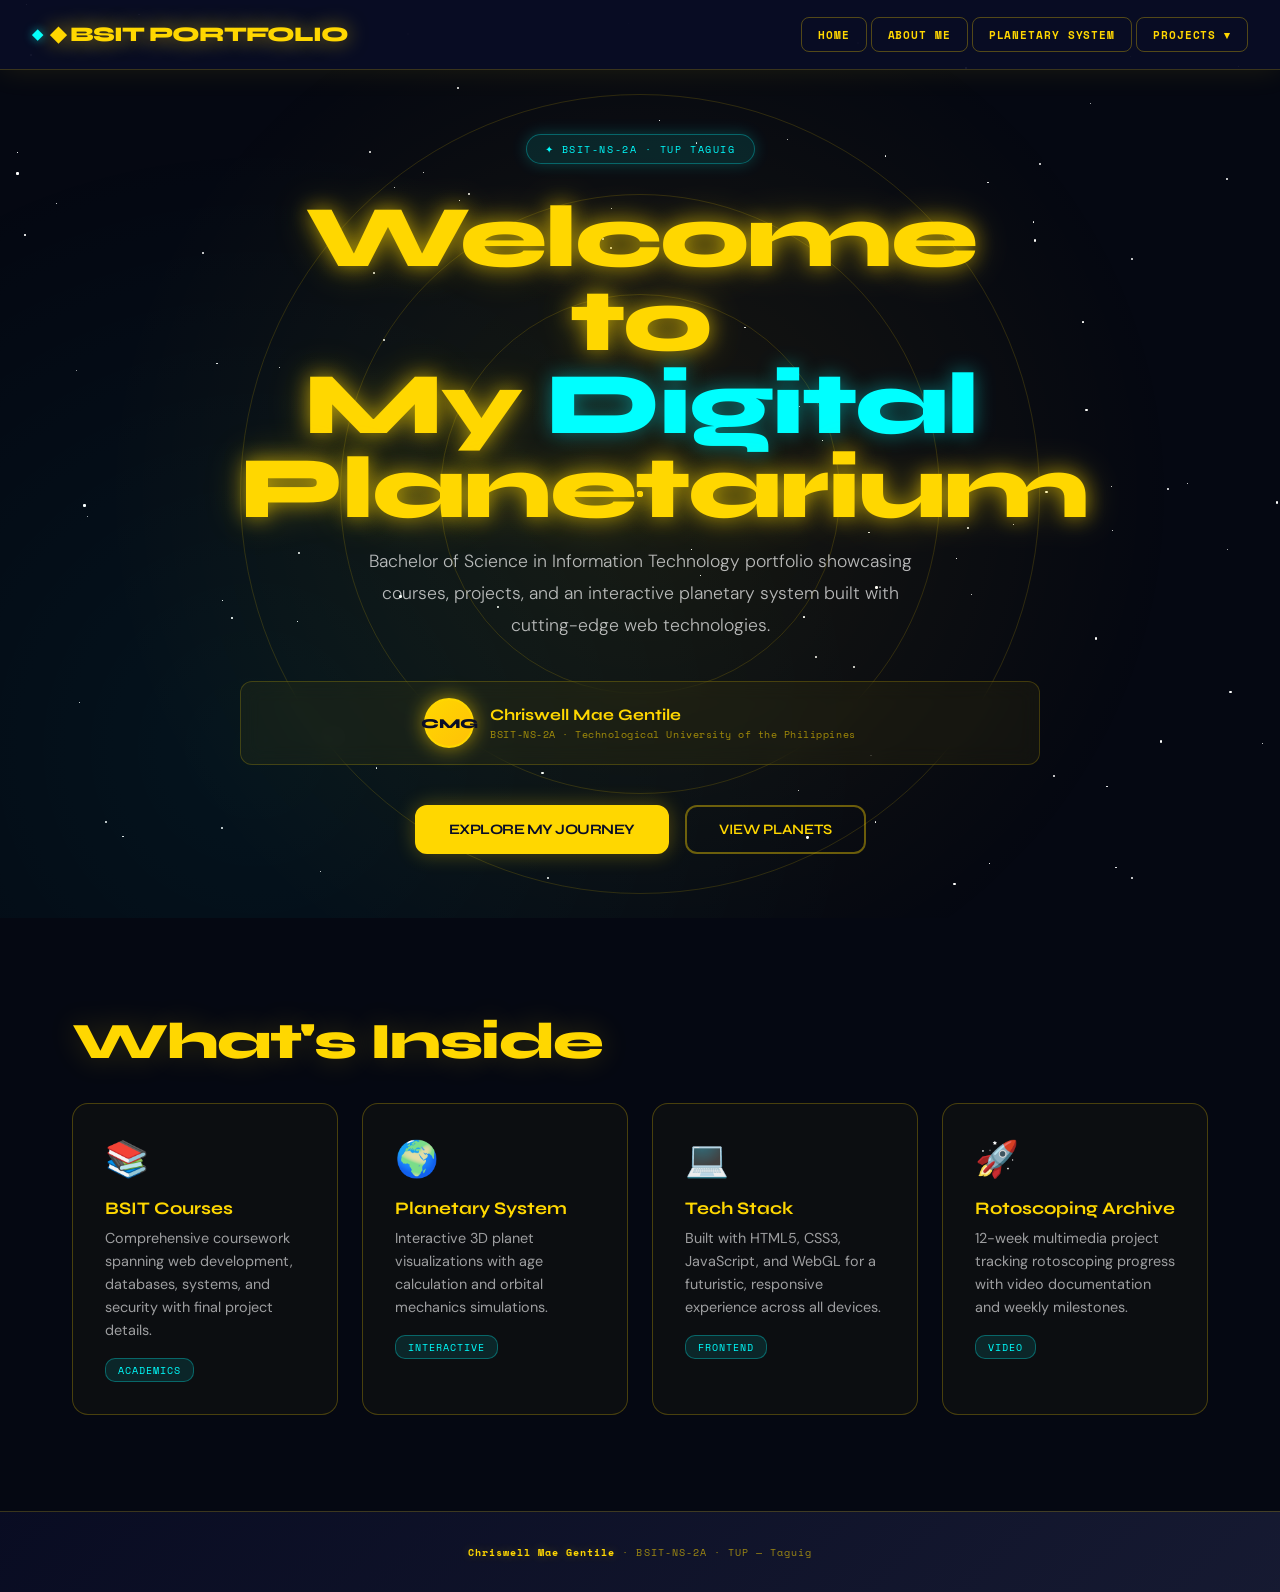
==== commit 9fb797c0: "Add scale property to planets and adjust rendering" ====
--- a/index.html
+++ b/index.html
@@ -1863,7 +1863,7 @@
 ];
 
 const PLANETS = [
-  { name: "Sun", color: "#FDB813", bg: "#2a1a00", yearLen: 0, desc: "Texture: Hot plasma with sunspots. Axial Tilt: 7.25°. Rotates about 0.2 times in 5 Earth days. Moons: None.", ring: false, texture: "radial-gradient(circle at 35% 35%, #FFE66D, #FDB813 40%, #D4860D)" },
+  { name: "Sun", color: "#FDB813", bg: "#2a1a00", yearLen: 0, desc: "Texture: Hot plasma with sunspots. Axial Tilt: 7.25°. Rotates about 0.2 times in 5 Earth days. Moons: None.", ring: false, texture: "radial-gradient(circle at 35% 35%, #FFE66D, #FDB813 40%, #D4860D)", scale: 0.6 },
   { name: "Mercury", color: "#8B7355", bg: "#3d2b1f", yearLen: 0.241, desc: "Texture: Rocky and heavily cratered. Axial Tilt: 0.03°. Rotates about 0.08 times in 5 Earth days. Moons: None.", ring: false, texture: "radial-gradient(circle at 35% 35%, #c8a882, #8B7355 55%, #5a3d28)" },
   { name: "Venus", color: "#E8C56A", bg: "#3d2800", yearLen: 0.615, desc: "Texture: Thick clouds over a volcanic surface. Axial Tilt: 177.4° (retrograde). Rotates about 0.02 times in 5 Earth days. Moons: None.", ring: false, texture: "radial-gradient(circle at 35% 35%, #f5d88a, #E8C56A 50%, #c8a030)" },
   { name: "Earth", color: "#4A90D9", bg: "#001833", yearLen: 1, desc: "Texture: Oceans, continents, and clouds. Axial Tilt: 23.4°. Rotates 5 times in 5 Earth days. Moons: 1 (Moon).", ring: false, texture: "radial-gradient(circle at 35% 35%, #7ab8f0, #4A90D9 45%, #2d6b3a)" },
@@ -1873,7 +1873,7 @@
   { name: "Uranus", color: "#7DE8E8", bg: "#001830", yearLen: 84.01, desc: "Texture: Blue-green ice giant with methane clouds. Axial Tilt: 97.8°. Rotates about 7 times in 5 Earth days. Moons: 28 (Titania, Oberon, Umbriel, Ariel, Miranda).", ring: false, texture: "radial-gradient(circle at 35% 35%, #a0f0f0, #7DE8E8 55%, #50b8b8)" },
   { name: "Neptune", color: "#4169E1", bg: "#000820", yearLen: 164.8, desc: "Texture: Deep blue ice giant with storm systems. Axial Tilt: 28.3°. Rotates about 8 times in 5 Earth days. Moons: 16 (Triton, Nereid, Proteus, Larissa).", ring: false, texture: "radial-gradient(circle at 35% 35%, #6090ff, #4169E1 55%, #2040a0)" },
   { name: "Moon", color: "#C0C0C0", bg: "#1a1a1a", yearLen: 0.0748, desc: "Texture: Rocky surface with many craters. Axial Tilt: 6.7°. Rotates about 0.2 times in 5 Earth days. Moons: None.", ring: false, texture: "radial-gradient(circle at 35% 35%, #E8E8E8, #C0C0C0 50%, #808080)" },
-  { name: "Pluto", color: "#9E8B7E", bg: "#0f0a05", yearLen: 248, desc: "Texture: Icy surface of nitrogen and methane. Axial Tilt: 122.5°. Rotates about 0.8 times in 5 Earth days. Moons: 5 (Charon, Nix, Hydra, Kerberos, Styx).", ring: false, texture: "radial-gradient(circle at 35% 35%, #C5B5A8, #9E8B7E 55%, #6B5D50)" }
+  { name: "Pluto", color: "#9E8B7E", bg: "#0f0a05", yearLen: 248, desc: "Texture: Icy surface of nitrogen and methane. Axial Tilt: 122.5°. Rotates about 0.8 times in 5 Earth days. Moons: 5 (Charon, Nix, Hydra, Kerberos, Styx).", ring: false, texture: "radial-gradient(circle at 35% 35%, #C5B5A8, #9E8B7E 55%, #6B5D50)", scale: 0.55 }
 ];
 
 const STEPS = [
@@ -2140,12 +2140,14 @@
       ringEl = `<div style="position:absolute;width:75%;height:auto;aspect-ratio:1/.25;border-radius:50%;border:5px solid rgba(228,209,145,0.4);top:50%;left:50%;transform:translate(-50%,-50%) rotateX(70deg);pointer-events:none;z-index:2;"></div>`;
     }
 
+    const zoom = p.scale || 1;
+    const circleSize = 80 * zoom;
+    
     card.innerHTML = `
-      <div class="planet-render" style="background:${p.bg};">
-        <video src="./planets/${p.name.toLowerCase()}.mp4" autoplay loop muted playsinline></video>
-        <div style="width:80%;aspect-ratio:1/1;border-radius:50%;background:${p.texture};box-shadow:inset 0 0 60px rgba(0,0,0,0.6), 0 0 40px rgba(255,215,0,0.2);"></div>
-        ${ringEl}
-      </div>
+          <div class="planet-render" style="background:${p.bg};">
+            <video src="./planets/${p.name.toLowerCase()}.mp4" autoplay loop muted playsinline style="transform:scale(${zoom});"></video>
+            <div style="width:${circleSize}%;aspect-ratio:1/1;border-radius:50%;background:${p.texture};box-shadow:inset 0 0 60px rgba(0,0,0,0.6), 0 0 40px rgba(255,215,0,0.2);"></div>
+          </div>
       
       <div class="planet-info">
         <div class="planet-name">${p.name}</div>
@@ -2178,10 +2180,11 @@
   let ageDisplay = 'N/A yrs';
   if (p.yearLen !== 0) ageDisplay = (earthAge / p.yearLen).toFixed(2) + ' yrs';
 
-  const videoArea = document.getElementById('planet-modal-video');
+ const videoArea = document.getElementById('planet-modal-video');
+  const modalZoom = p.scale || 1;
   videoArea.innerHTML = `
     <button class="planet-modal-close" onclick="closePlanetModal()">✕</button>
-    <video src="./planets/${p.name.toLowerCase()}.mp4" autoplay loop muted playsinline disablepictureinpicture
+    <video src="./planets/${p.name.toLowerCase()}.mp4" autoplay loop muted playsinline disablepictureinpicture style="transform:scale(${modalZoom});"
       onerror="this.replaceWith(Object.assign(document.createElement('div'), {className:'video-fallback', innerHTML:'Video not found:<br>./planets/${p.name.toLowerCase()}.mp4'}))">
     </video>`;
 
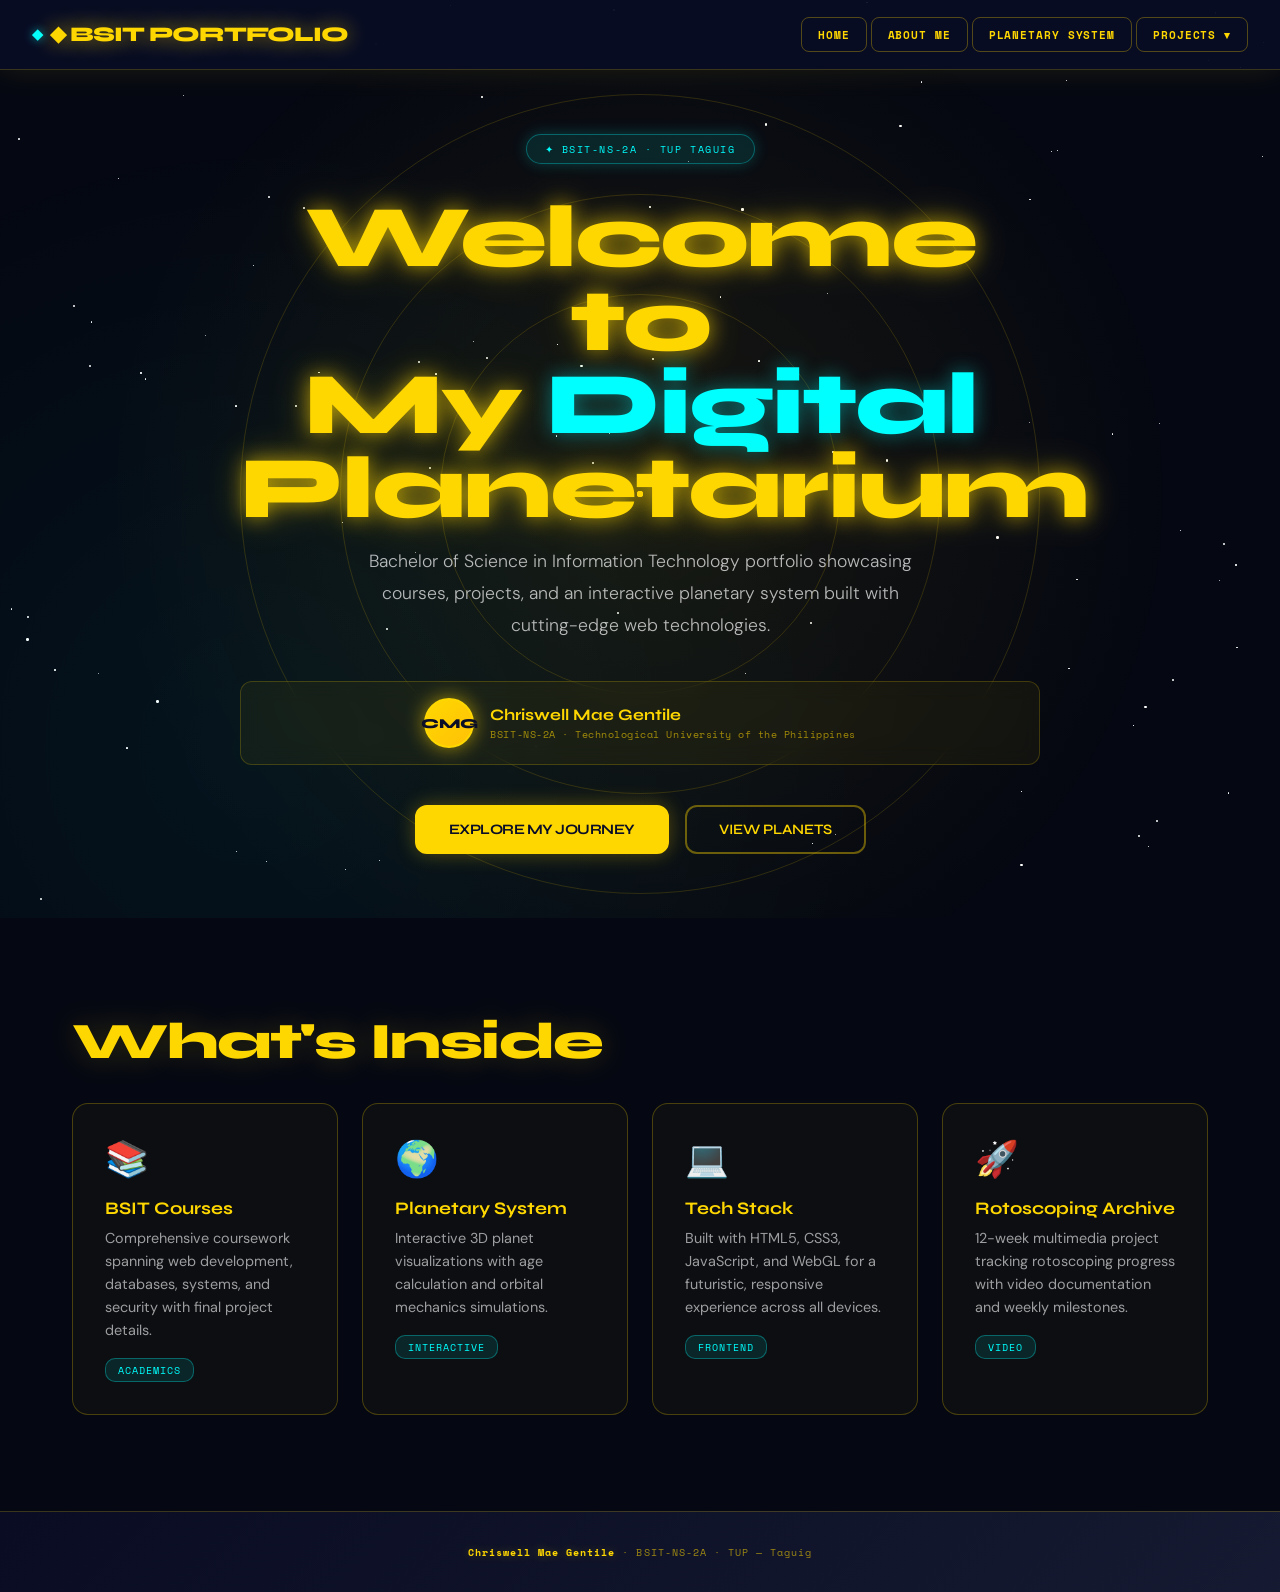
==== commit 6bfb8518: "Modify Pluto's scale value in index.html Updated the scale property of Pluto from 0.55 to 0.45." ====
--- a/index.html
+++ b/index.html
@@ -1873,7 +1873,7 @@
   { name: "Uranus", color: "#7DE8E8", bg: "#001830", yearLen: 84.01, desc: "Texture: Blue-green ice giant with methane clouds. Axial Tilt: 97.8°. Rotates about 7 times in 5 Earth days. Moons: 28 (Titania, Oberon, Umbriel, Ariel, Miranda).", ring: false, texture: "radial-gradient(circle at 35% 35%, #a0f0f0, #7DE8E8 55%, #50b8b8)" },
   { name: "Neptune", color: "#4169E1", bg: "#000820", yearLen: 164.8, desc: "Texture: Deep blue ice giant with storm systems. Axial Tilt: 28.3°. Rotates about 8 times in 5 Earth days. Moons: 16 (Triton, Nereid, Proteus, Larissa).", ring: false, texture: "radial-gradient(circle at 35% 35%, #6090ff, #4169E1 55%, #2040a0)" },
   { name: "Moon", color: "#C0C0C0", bg: "#1a1a1a", yearLen: 0.0748, desc: "Texture: Rocky surface with many craters. Axial Tilt: 6.7°. Rotates about 0.2 times in 5 Earth days. Moons: None.", ring: false, texture: "radial-gradient(circle at 35% 35%, #E8E8E8, #C0C0C0 50%, #808080)" },
-  { name: "Pluto", color: "#9E8B7E", bg: "#0f0a05", yearLen: 248, desc: "Texture: Icy surface of nitrogen and methane. Axial Tilt: 122.5°. Rotates about 0.8 times in 5 Earth days. Moons: 5 (Charon, Nix, Hydra, Kerberos, Styx).", ring: false, texture: "radial-gradient(circle at 35% 35%, #C5B5A8, #9E8B7E 55%, #6B5D50)", scale: 0.55 }
+  { name: "Pluto", color: "#9E8B7E", bg: "#0f0a05", yearLen: 248, desc: "Texture: Icy surface of nitrogen and methane. Axial Tilt: 122.5°. Rotates about 0.8 times in 5 Earth days. Moons: 5 (Charon, Nix, Hydra, Kerberos, Styx).", ring: false, texture: "radial-gradient(circle at 35% 35%, #C5B5A8, #9E8B7E 55%, #6B5D50)", scale: 0.45 }
 ];
 
 const STEPS = [
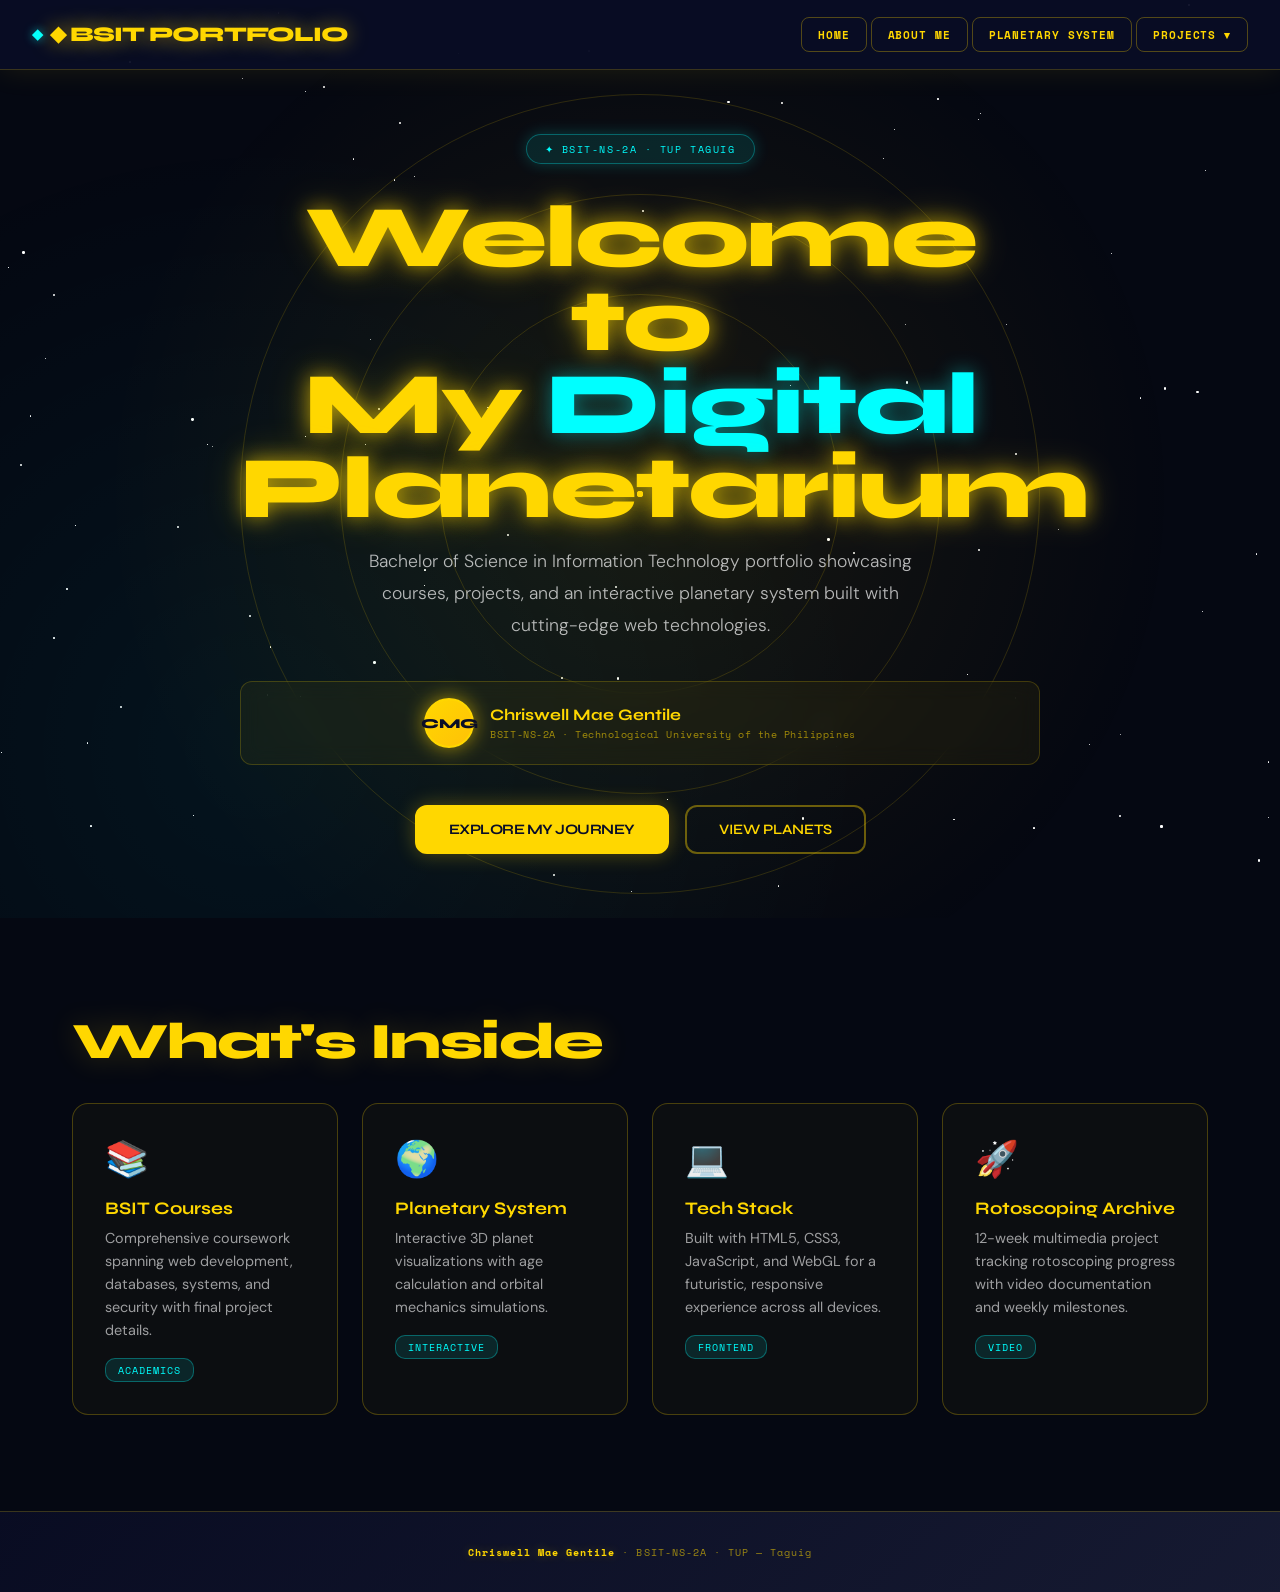
==== commit 5fe8e733: "Fix formatting and add Pluto to planets list" ====
--- a/index.html
+++ b/index.html
@@ -1863,7 +1863,7 @@
 ];
 
 const PLANETS = [
-  { name: "Sun", color: "#FDB813", bg: "#2a1a00", yearLen: 0, desc: "Texture: Hot plasma with sunspots. Axial Tilt: 7.25°. Rotates about 0.2 times in 5 Earth days. Moons: None.", ring: false, texture: "radial-gradient(circle at 35% 35%, #FFE66D, #FDB813 40%, #D4860D)", scale: 0.6 },
+  { name: "Sun", color: "#FDB813", bg: "#2a1a00", yearLen: 0, desc: "Texture: Hot plasma with sunspots. Axial Tilt: 7.25°. Rotates about 0.2 times in 5 Earth days. Moons: None.", ring: false, texture: "radial-gradient(circle at 35% 35%, #FFE66D, #FDB813 40%, #D4860D)"},
   { name: "Mercury", color: "#8B7355", bg: "#3d2b1f", yearLen: 0.241, desc: "Texture: Rocky and heavily cratered. Axial Tilt: 0.03°. Rotates about 0.08 times in 5 Earth days. Moons: None.", ring: false, texture: "radial-gradient(circle at 35% 35%, #c8a882, #8B7355 55%, #5a3d28)" },
   { name: "Venus", color: "#E8C56A", bg: "#3d2800", yearLen: 0.615, desc: "Texture: Thick clouds over a volcanic surface. Axial Tilt: 177.4° (retrograde). Rotates about 0.02 times in 5 Earth days. Moons: None.", ring: false, texture: "radial-gradient(circle at 35% 35%, #f5d88a, #E8C56A 50%, #c8a030)" },
   { name: "Earth", color: "#4A90D9", bg: "#001833", yearLen: 1, desc: "Texture: Oceans, continents, and clouds. Axial Tilt: 23.4°. Rotates 5 times in 5 Earth days. Moons: 1 (Moon).", ring: false, texture: "radial-gradient(circle at 35% 35%, #7ab8f0, #4A90D9 45%, #2d6b3a)" },
@@ -1873,7 +1873,7 @@
   { name: "Uranus", color: "#7DE8E8", bg: "#001830", yearLen: 84.01, desc: "Texture: Blue-green ice giant with methane clouds. Axial Tilt: 97.8°. Rotates about 7 times in 5 Earth days. Moons: 28 (Titania, Oberon, Umbriel, Ariel, Miranda).", ring: false, texture: "radial-gradient(circle at 35% 35%, #a0f0f0, #7DE8E8 55%, #50b8b8)" },
   { name: "Neptune", color: "#4169E1", bg: "#000820", yearLen: 164.8, desc: "Texture: Deep blue ice giant with storm systems. Axial Tilt: 28.3°. Rotates about 8 times in 5 Earth days. Moons: 16 (Triton, Nereid, Proteus, Larissa).", ring: false, texture: "radial-gradient(circle at 35% 35%, #6090ff, #4169E1 55%, #2040a0)" },
   { name: "Moon", color: "#C0C0C0", bg: "#1a1a1a", yearLen: 0.0748, desc: "Texture: Rocky surface with many craters. Axial Tilt: 6.7°. Rotates about 0.2 times in 5 Earth days. Moons: None.", ring: false, texture: "radial-gradient(circle at 35% 35%, #E8E8E8, #C0C0C0 50%, #808080)" },
-  { name: "Pluto", color: "#9E8B7E", bg: "#0f0a05", yearLen: 248, desc: "Texture: Icy surface of nitrogen and methane. Axial Tilt: 122.5°. Rotates about 0.8 times in 5 Earth days. Moons: 5 (Charon, Nix, Hydra, Kerberos, Styx).", ring: false, texture: "radial-gradient(circle at 35% 35%, #C5B5A8, #9E8B7E 55%, #6B5D50)", scale: 0.45 }
+  { name: "Pluto", color: "#9E8B7E", bg: "#0f0a05", yearLen: 248, desc: "Texture: Icy surface of nitrogen and methane. Axial Tilt: 122.5°. Rotates about 0.8 times in 5 Earth days. Moons: 5 (Charon, Nix, Hydra, Kerberos, Styx).", ring: false, texture: "radial-gradient(circle at 35% 35%, #C5B5A8, #9E8B7E 55%, #6B5D50)" }
 ];
 
 const STEPS = [
@@ -1925,6 +1925,7 @@
   if (page === 'roto-final') {
     document.getElementById('page-roto-final').classList.add('active');
     document.getElementById('nav-roto').classList.add('active');
+    initFinalPlayers();
   } else if (page === 'roto-all') {
     document.getElementById('page-roto-all').classList.add('active');
     document.getElementById('nav-roto').classList.add('active');
@@ -2244,7 +2245,13 @@
 // ═══ SYNC FINAL VIDEOS ═══
 let ytPlayer1, ytPlayer2, ytSyncLock = false;
 
+let ytApiReady = false;
 function onYouTubeIframeAPIReady() {
+  ytApiReady = true;
+}
+
+function initFinalPlayers() {
+  if (!ytApiReady || ytPlayer1) return; // already ready & already created
   ytPlayer1 = new YT.Player('yt-final-1-inner', {
     videoId: FINAL_VIDEOS[0].ytId,
     width: '100%',
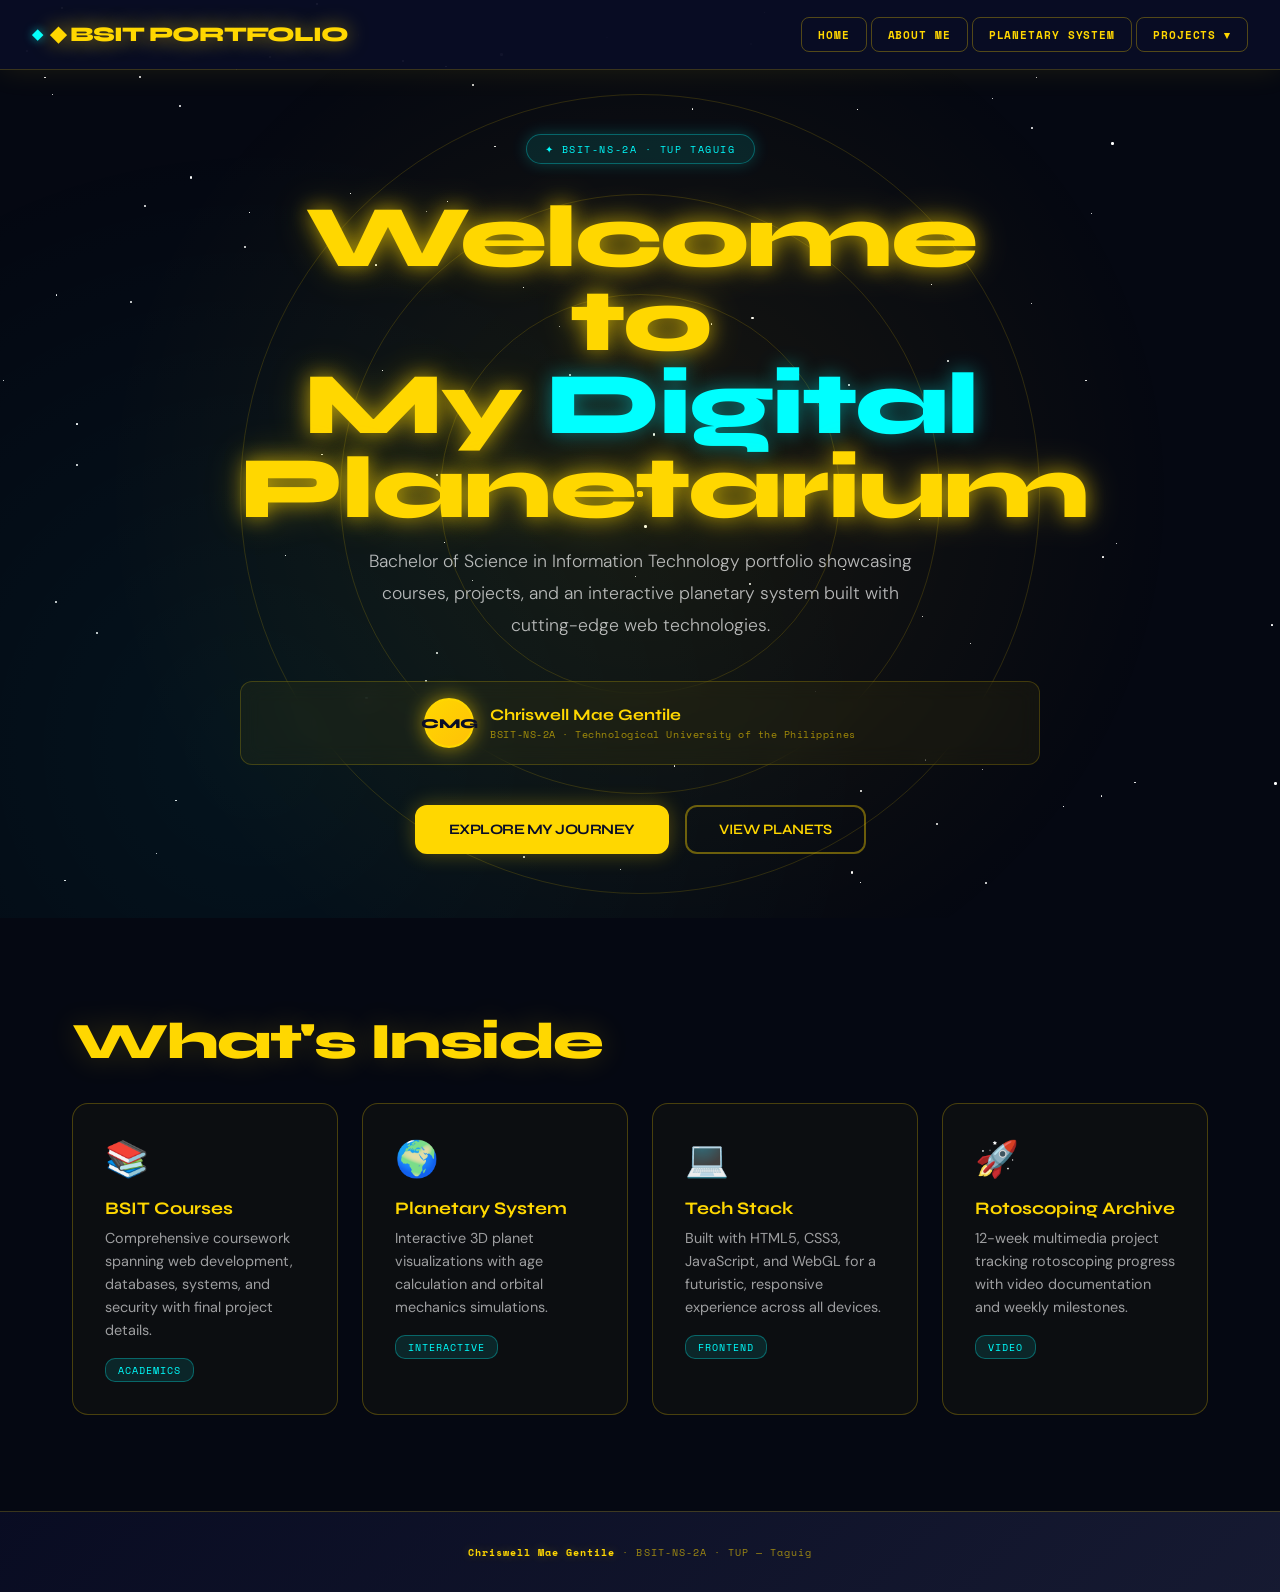
==== commit 22ed3f3c: "Remove initFinalPlayers function and ytApiReady flag Removed initialization of final players and rel" ====
--- a/index.html
+++ b/index.html
@@ -1925,7 +1925,6 @@
   if (page === 'roto-final') {
     document.getElementById('page-roto-final').classList.add('active');
     document.getElementById('nav-roto').classList.add('active');
-    initFinalPlayers();
   } else if (page === 'roto-all') {
     document.getElementById('page-roto-all').classList.add('active');
     document.getElementById('nav-roto').classList.add('active');
@@ -2245,13 +2244,7 @@
 // ═══ SYNC FINAL VIDEOS ═══
 let ytPlayer1, ytPlayer2, ytSyncLock = false;
 
-let ytApiReady = false;
 function onYouTubeIframeAPIReady() {
-  ytApiReady = true;
-}
-
-function initFinalPlayers() {
-  if (!ytApiReady || ytPlayer1) return; // already ready & already created
   ytPlayer1 = new YT.Player('yt-final-1-inner', {
     videoId: FINAL_VIDEOS[0].ytId,
     width: '100%',
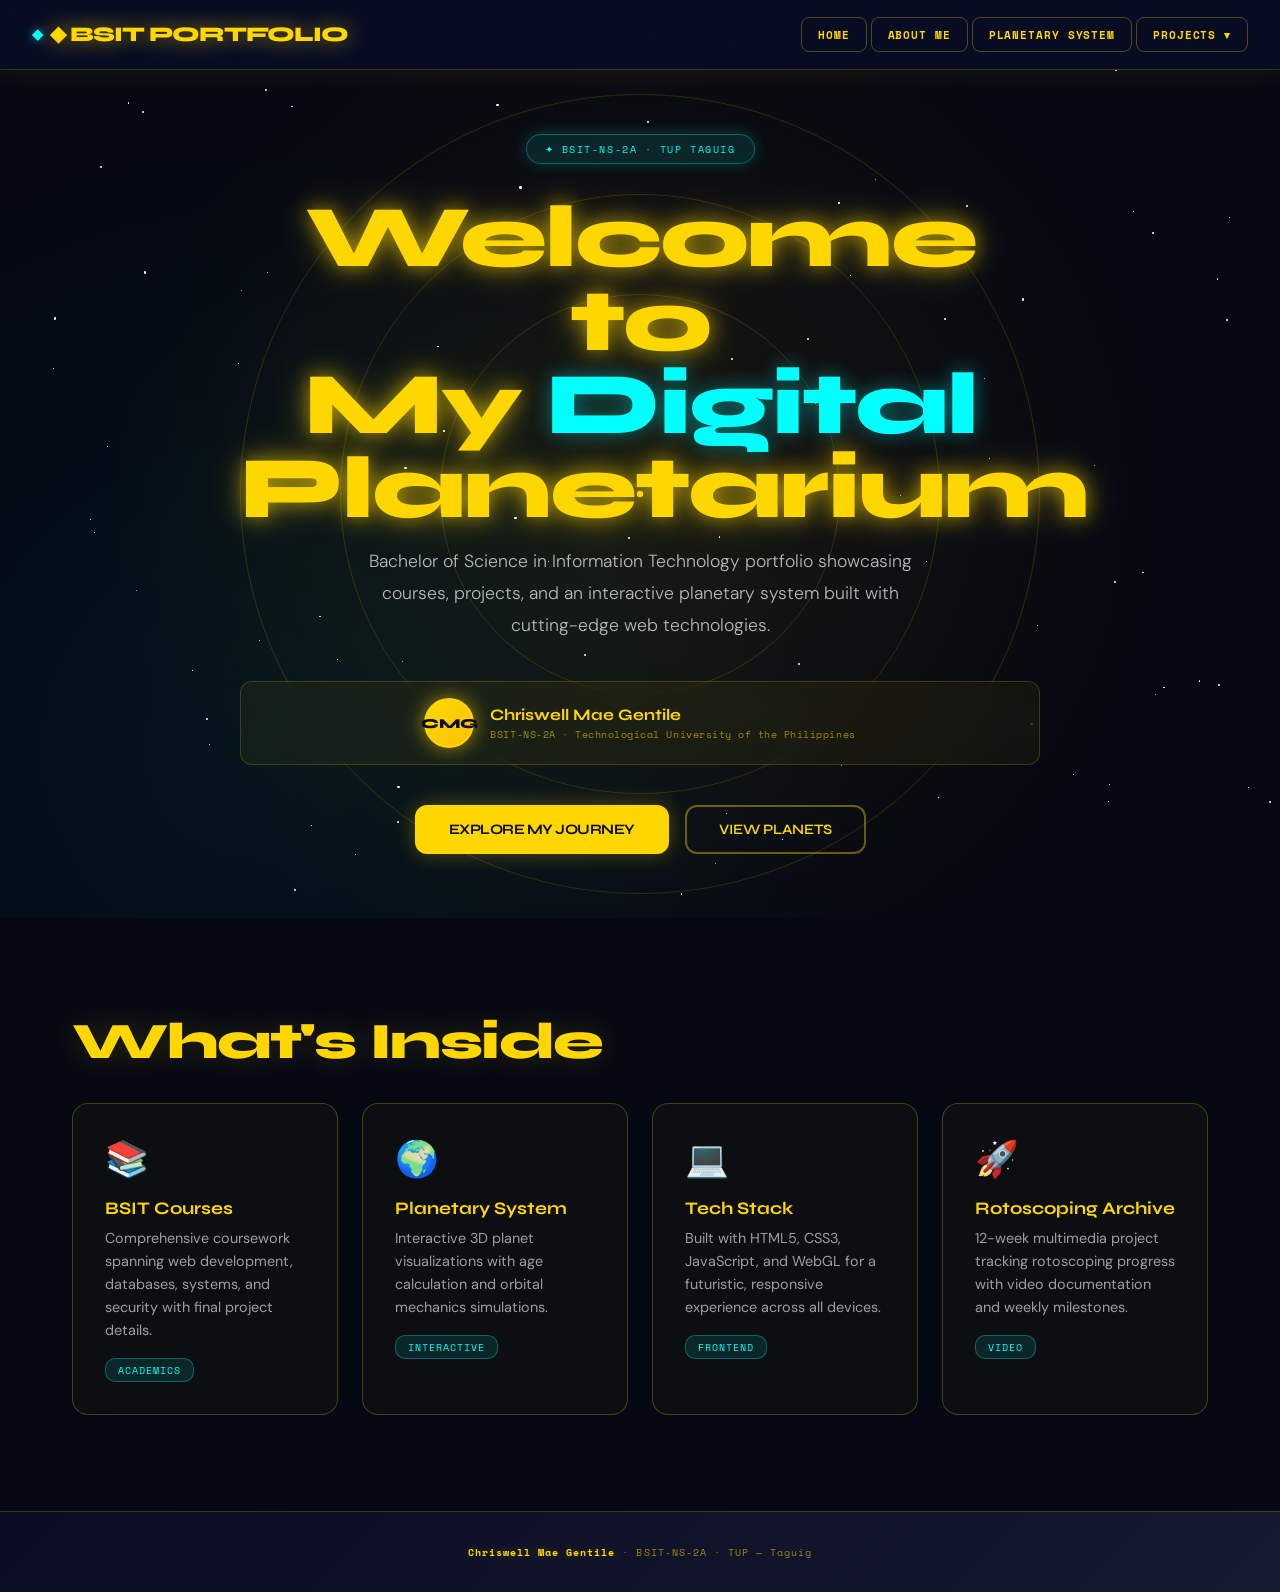
==== commit 15399047: "Update final video ID and initialize players" ====
--- a/index.html
+++ b/index.html
@@ -1858,7 +1858,7 @@
 ];
 
 const FINAL_VIDEOS = [
-  { label: "FINAL 1 MINUTE", ytId: "zPKNDNvR8Vw" },
+  { label: "FINAL 1 MINUTE", ytId: "eGuEzDGoX0A" },
   { label: "COMPARISON", ytId: "8IzH-qYOdUg" }
 ];
 
@@ -1922,9 +1922,10 @@
   document.querySelectorAll('.page').forEach(p => p.classList.remove('active'));
   document.querySelectorAll('.nav-links button').forEach(b => b.classList.remove('active'));
 
-  if (page === 'roto-final') {
+ if (page === 'roto-final') {
     document.getElementById('page-roto-final').classList.add('active');
     document.getElementById('nav-roto').classList.add('active');
+    initFinalPlayers();
   } else if (page === 'roto-all') {
     document.getElementById('page-roto-all').classList.add('active');
     document.getElementById('nav-roto').classList.add('active');
@@ -2242,9 +2243,21 @@
   });
 }
 // ═══ SYNC FINAL VIDEOS ═══
-let ytPlayer1, ytPlayer2, ytSyncLock = false;
+let ytApiReady = false;
+let ytPlayer1, ytPlayer2, ytSyncLock = false, finalPlayersInitialized = false;
 
 function onYouTubeIframeAPIReady() {
+  ytApiReady = true;
+}
+
+function initFinalPlayers() {
+  if (finalPlayersInitialized) return;
+  if (!ytApiReady) {
+    setTimeout(initFinalPlayers, 200);
+    return;
+  }
+  finalPlayersInitialized = true;
+
   ytPlayer1 = new YT.Player('yt-final-1-inner', {
     videoId: FINAL_VIDEOS[0].ytId,
     width: '100%',
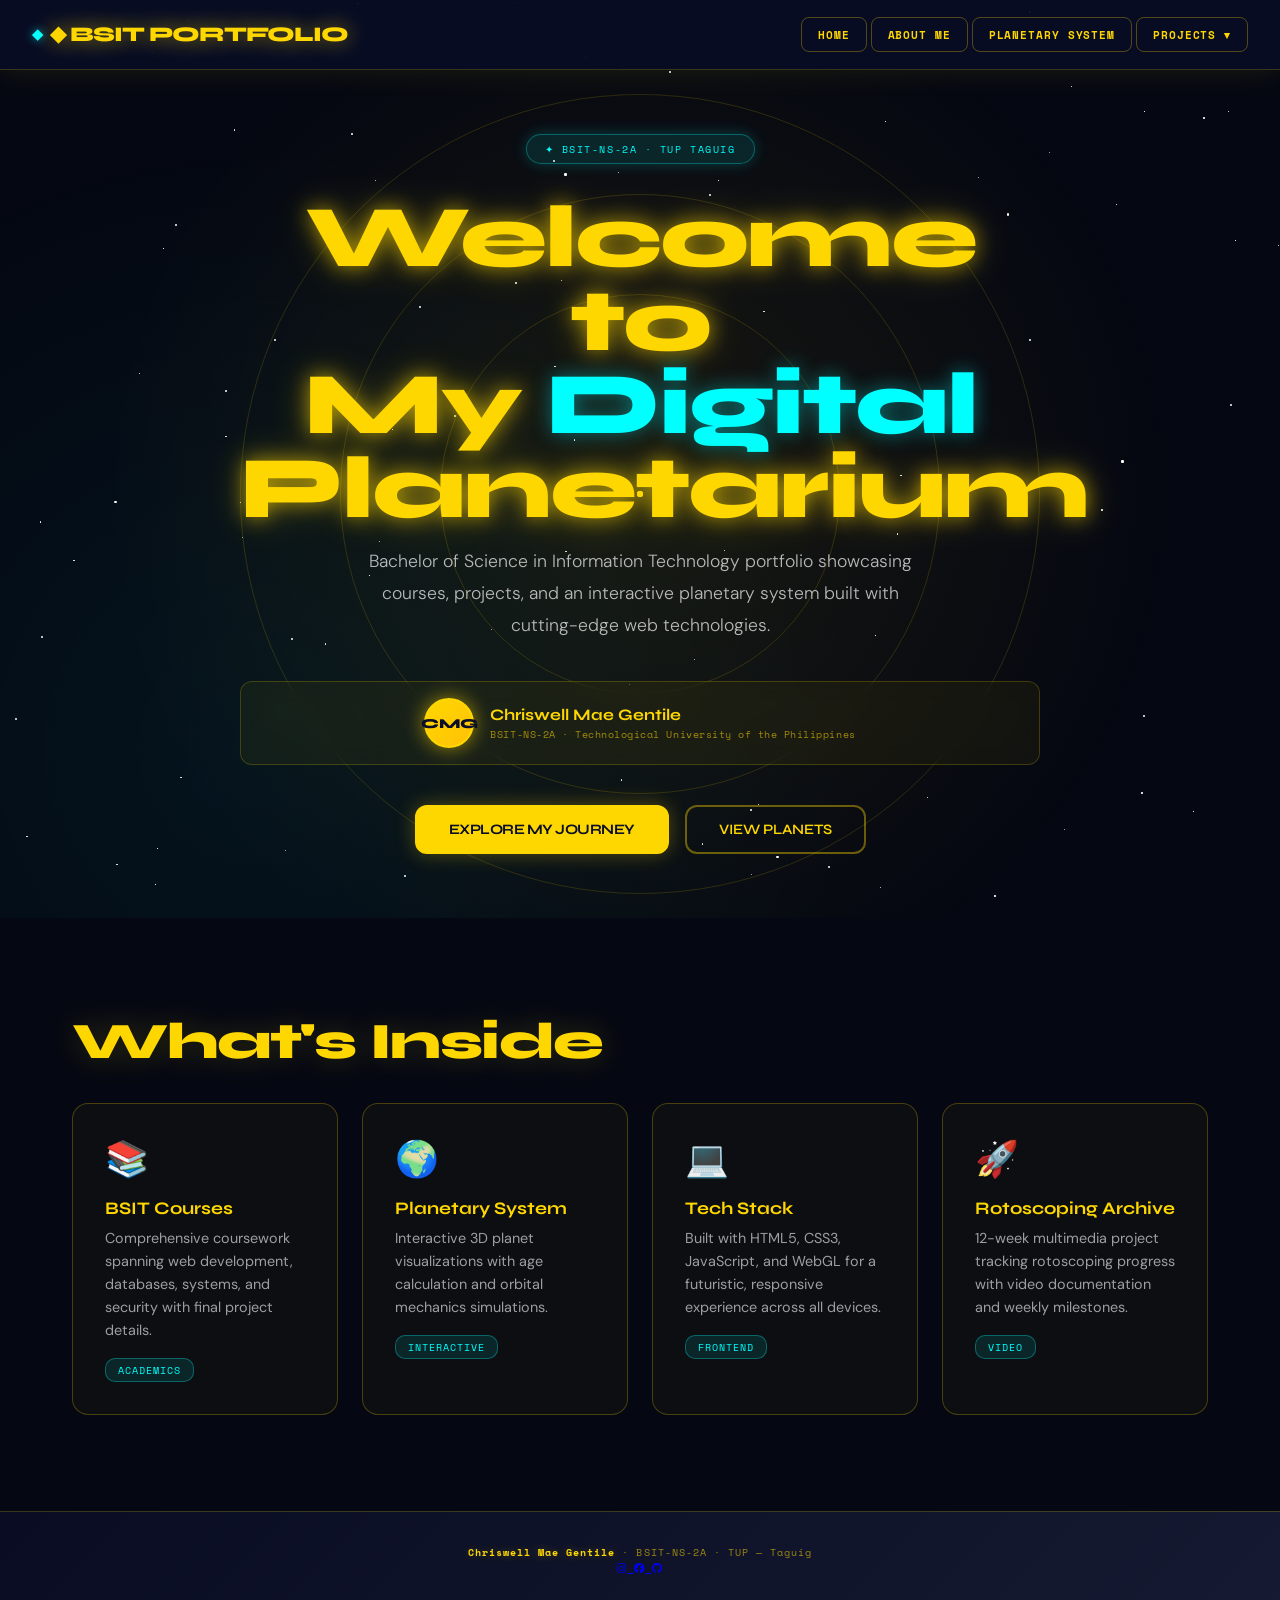
==== commit 40af6249: "Revise footer with new social media links Updated footer to include social media links and updated I" ====
--- a/index.html
+++ b/index.html
@@ -7,6 +7,7 @@
 <link rel="preconnect" href="https://fonts.googleapis.com">
 <link rel="preconnect" href="https://fonts.gstatic.com" crossorigin>
 <link href="https://fonts.googleapis.com/css2?family=Space+Mono:ital,wght@0,400;0,700;1,400&family=Syne:wght@400;600;700;800&family=DM+Sans:wght@300;400;500&display=swap" rel="stylesheet">
+<link rel="stylesheet" href="https://cdnjs.cloudflare.com/ajax/libs/font-awesome/6.7.2/css/all.min.css">
 <style>
   :root {
     --y1: #FFD700;
@@ -1478,9 +1479,22 @@
     </div>
   </div>
 
-  <footer>
-    <strong>Chriswell Mae Gentile</strong> · BSIT-NS-2A · TUP — Taguig
-  </footer>
+ <footer>
+  <strong>Chriswell Mae Gentile</strong> · BSIT-NS-2A · TUP — Taguig
+  <br>
+
+  <a href="https://instagram.com/chrswllgntl" target="_blank" aria-label="Instagram">
+    <i class="fa-brands fa-instagram"></i>
+  </a>
+
+  <a href="https://facebook.com/smolbayonetta" target="_blank" aria-label="Facebook">
+    <i class="fa-brands fa-facebook"></i>
+  </a>
+
+  <a href="https://github.com/chriswellgentile" target="_blank" aria-label="GitHub">
+    <i class="fa-brands fa-github"></i>
+  </a>
+</footer>
 </div>
 
 <!-- ABOUT PAGE -->
@@ -1629,9 +1643,22 @@
     </div>
   </div>
 
-  <footer>
-    <strong>Chriswell Mae Gentile</strong> · BSIT-NS-2A · TUP — Taguig
-  </footer>
+ <footer>
+  <strong>Chriswell Mae Gentile</strong> · BSIT-NS-2A · TUP — Taguig
+  <br>
+
+  <a href="https://instagram.com/chrswllgntl" target="_blank" aria-label="Instagram">
+    <i class="fa-brands fa-instagram"></i>
+  </a>
+
+  <a href="https://facebook.com/smolbayonetta" target="_blank" aria-label="Facebook">
+    <i class="fa-brands fa-facebook"></i>
+  </a>
+
+  <a href="https://github.com/chriswellgentile" target="_blank" aria-label="GitHub">
+    <i class="fa-brands fa-github"></i>
+  </a>
+</footer>
 </div>
 
 <!-- SOLAR SYSTEM PAGE -->
@@ -1673,7 +1700,7 @@
                 <a href="https://drive.google.com/drive/folders/16KxGfIneAW7ztNxOtnb6BfG7_XZTWWK8" target="_blank" style="display: inline-flex; align-items: center; gap: 0.5rem; font-family: var(--display); font-weight: 700; padding: 12px 24px; background: var(--y1); color: var(--dark); border: none; border-radius: 12px; cursor: pointer; text-decoration: none; transition: all 0.3s; box-shadow: 0 0 20px rgba(255, 215, 0, 0.3);">
                   <span>📁 Open Google Drive</span>
                 </a>
-                <a href="./resources.zip" download="blender-resources.zip" style="display: inline-flex; align-items: center; gap: 0.5rem; font-family: var(--display); font-weight: 600; padding: 12px 24px; background: transparent; color: var(--y1); border: 2px solid rgba(255, 215, 0, 0.4); border-radius: 12px; cursor: pointer; text-decoration: none; transition: all 0.3s;">
+                <a href="./blenderResources.zip" download="blender-resources.zip" style="display: inline-flex; align-items: center; gap: 0.5rem; font-family: var(--display); font-weight: 600; padding: 12px 24px; background: transparent; color: var(--y1); border: 2px solid rgba(255, 215, 0, 0.4); border-radius: 12px; cursor: pointer; text-decoration: none; transition: all 0.3s;">
                   <span>⬇️ Download ZIP</span>
                 </a>
               </div>
@@ -1685,9 +1712,22 @@
     </div>
   </div>
 
-  <footer>
-    <strong>Chriswell Mae Gentile</strong> · BSIT-NS-2A · TUP — Taguig
-  </footer>
+ <footer>
+  <strong>Chriswell Mae Gentile</strong> · BSIT-NS-2A · TUP — Taguig
+  <br>
+
+  <a href="https://instagram.com/chrswllgntl" target="_blank" aria-label="Instagram">
+    <i class="fa-brands fa-instagram"></i>
+  </a>
+
+  <a href="https://facebook.com/smolbayonetta" target="_blank" aria-label="Facebook">
+    <i class="fa-brands fa-facebook"></i>
+  </a>
+
+  <a href="https://github.com/chriswellgentile" target="_blank" aria-label="GitHub">
+    <i class="fa-brands fa-github"></i>
+  </a>
+</footer>
 </div>
 
 <!-- PLANET EXPANDED MODAL -->
@@ -1757,9 +1797,22 @@
     <div class="weeks-grid" id="weeks-grid"></div>
   </div>
 
-  <footer>
-    <strong>Chriswell Mae Gentile</strong> · BSIT-NS-2A · TUP — Taguig
-  </footer>
+ <footer>
+  <strong>Chriswell Mae Gentile</strong> · BSIT-NS-2A · TUP — Taguig
+  <br>
+
+  <a href="https://instagram.com/chrswllgntl" target="_blank" aria-label="Instagram">
+    <i class="fa-brands fa-instagram"></i>
+  </a>
+
+  <a href="https://facebook.com/smolbayonetta" target="_blank" aria-label="Facebook">
+    <i class="fa-brands fa-facebook"></i>
+  </a>
+
+  <a href="https://github.com/chriswellgentile" target="_blank" aria-label="GitHub">
+    <i class="fa-brands fa-github"></i>
+  </a>
+</footer>
 </div>
 
 <!-- ALL VIDEOS PAGE -->
@@ -1780,9 +1833,22 @@
     <div class="all-videos-grid" id="all-videos-grid"></div>
   </div>
 
-  <footer>
-    <strong>Chriswell Mae Gentile</strong> · BSIT-NS-2A · TUP — Taguig
-  </footer>
+ <footer>
+  <strong>Chriswell Mae Gentile</strong> · BSIT-NS-2A · TUP — Taguig
+  <br>
+
+  <a href="https://instagram.com/chrswllgntl" target="_blank" aria-label="Instagram">
+    <i class="fa-brands fa-instagram"></i>
+  </a>
+
+  <a href="https://facebook.com/smolbayonetta" target="_blank" aria-label="Facebook">
+    <i class="fa-brands fa-facebook"></i>
+  </a>
+
+  <a href="https://github.com/chriswellgentile" target="_blank" aria-label="GitHub">
+    <i class="fa-brands fa-github"></i>
+  </a>
+</footer>
 </div>
 
 <!-- FINAL ROTOSCOPING PAGE -->
@@ -1821,9 +1887,22 @@
     </div>
   </div>
 
-  <footer>
-    <strong>Chriswell Mae Gentile</strong> · BSIT-NS-2A · TUP — Taguig
-  </footer>
+ <footer>
+  <strong>Chriswell Mae Gentile</strong> · BSIT-NS-2A · TUP — Taguig
+  <br>
+
+  <a href="https://instagram.com/chrswllgntl" target="_blank" aria-label="Instagram">
+    <i class="fa-brands fa-instagram"></i>
+  </a>
+
+  <a href="https://facebook.com/smolbayonetta" target="_blank" aria-label="Facebook">
+    <i class="fa-brands fa-facebook"></i>
+  </a>
+
+  <a href="https://github.com/chriswellgentile" target="_blank" aria-label="GitHub">
+    <i class="fa-brands fa-github"></i>
+  </a>
+</footer>
 </div>
 
 <script src="https://www.youtube.com/iframe_api"></script>
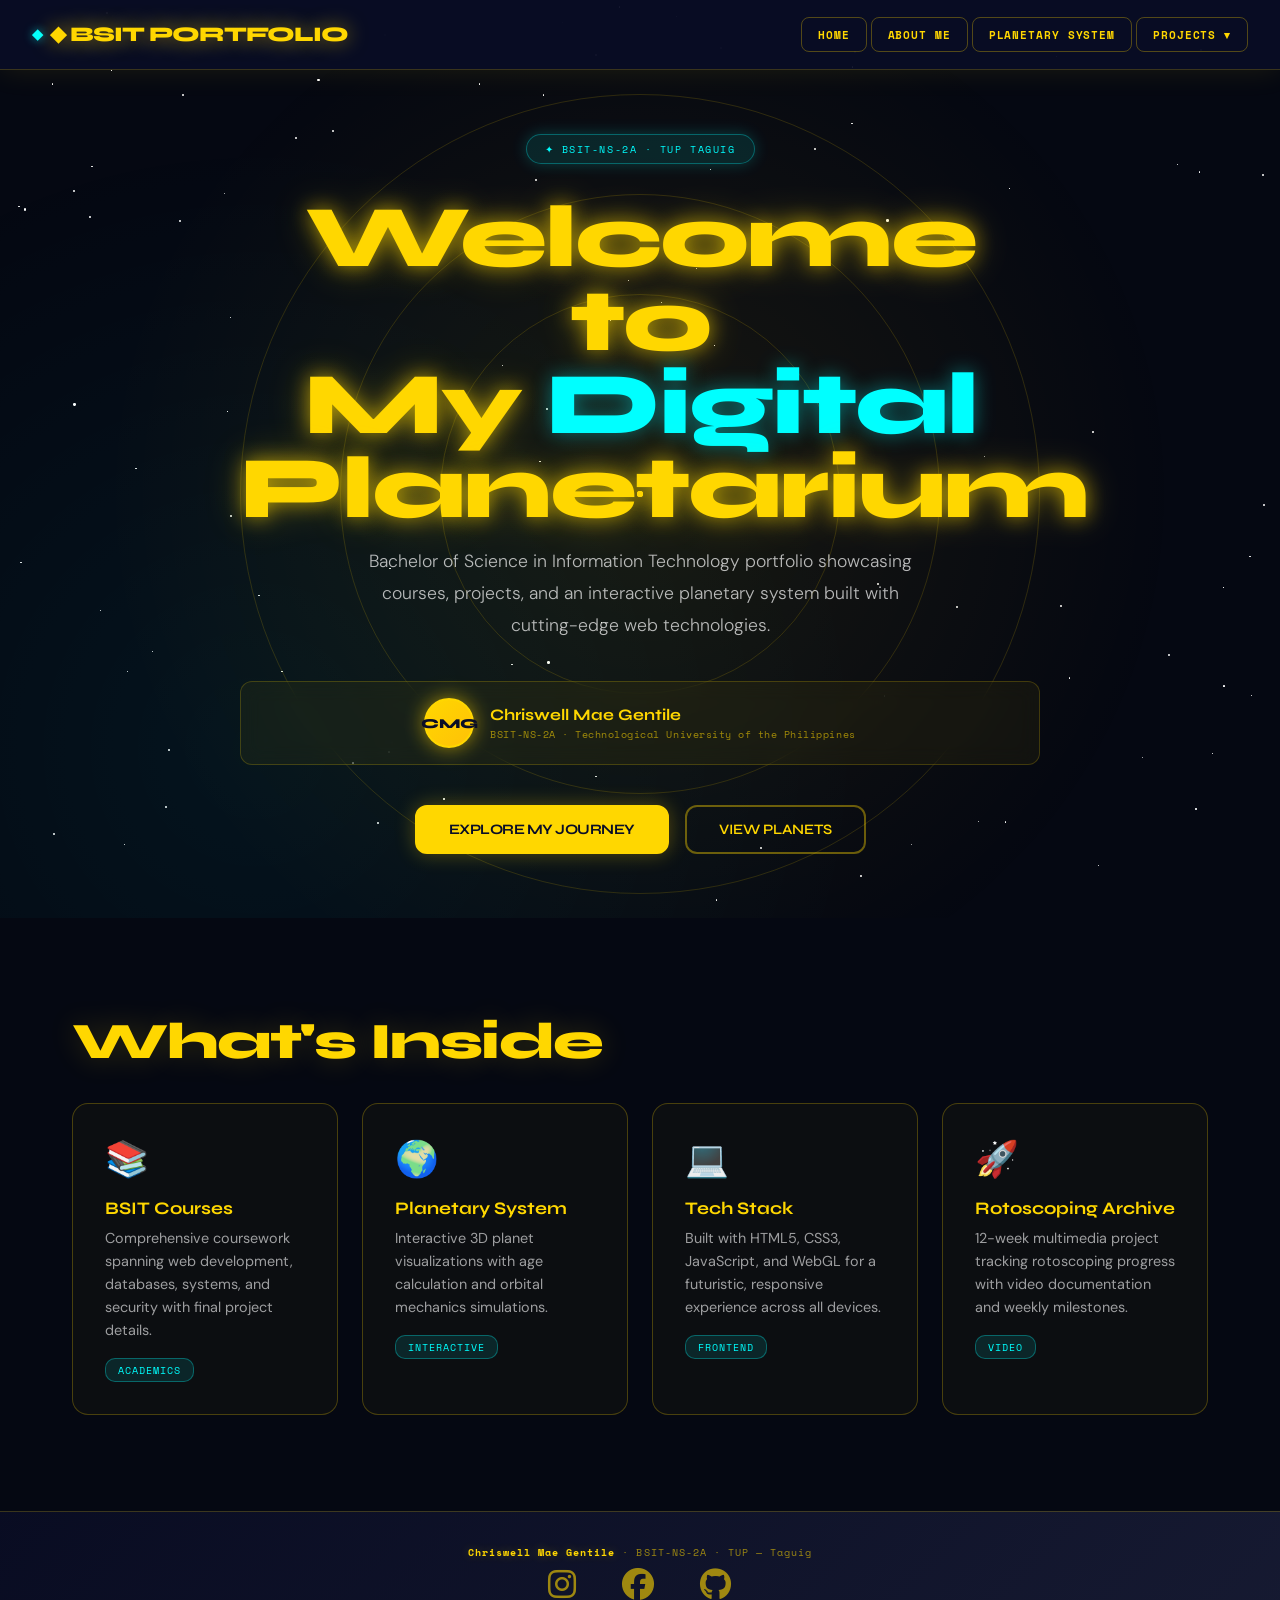
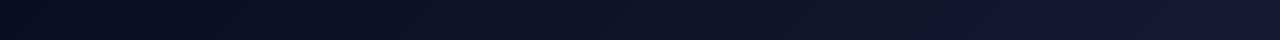
==== commit 1e414a75: "Update index.html" ====
--- a/index.html
+++ b/index.html
@@ -1370,6 +1370,18 @@
   }
   
   footer strong { color: var(--y1); text-shadow: 0 0 10px rgba(255, 215, 0, 0.3); }
+
+  footer a {
+    color: inherit;
+    text-decoration: none;
+    margin: 0 12px;
+    font-size: 2rem; /* Bigger icons */
+    transition: color 0.3s ease;
+  }
+  
+  footer a:hover {
+    color: #4da6ff;
+  }
 
   /* ──── SCROLLBAR ──── */
   ::-webkit-scrollbar { width: 8px; }
